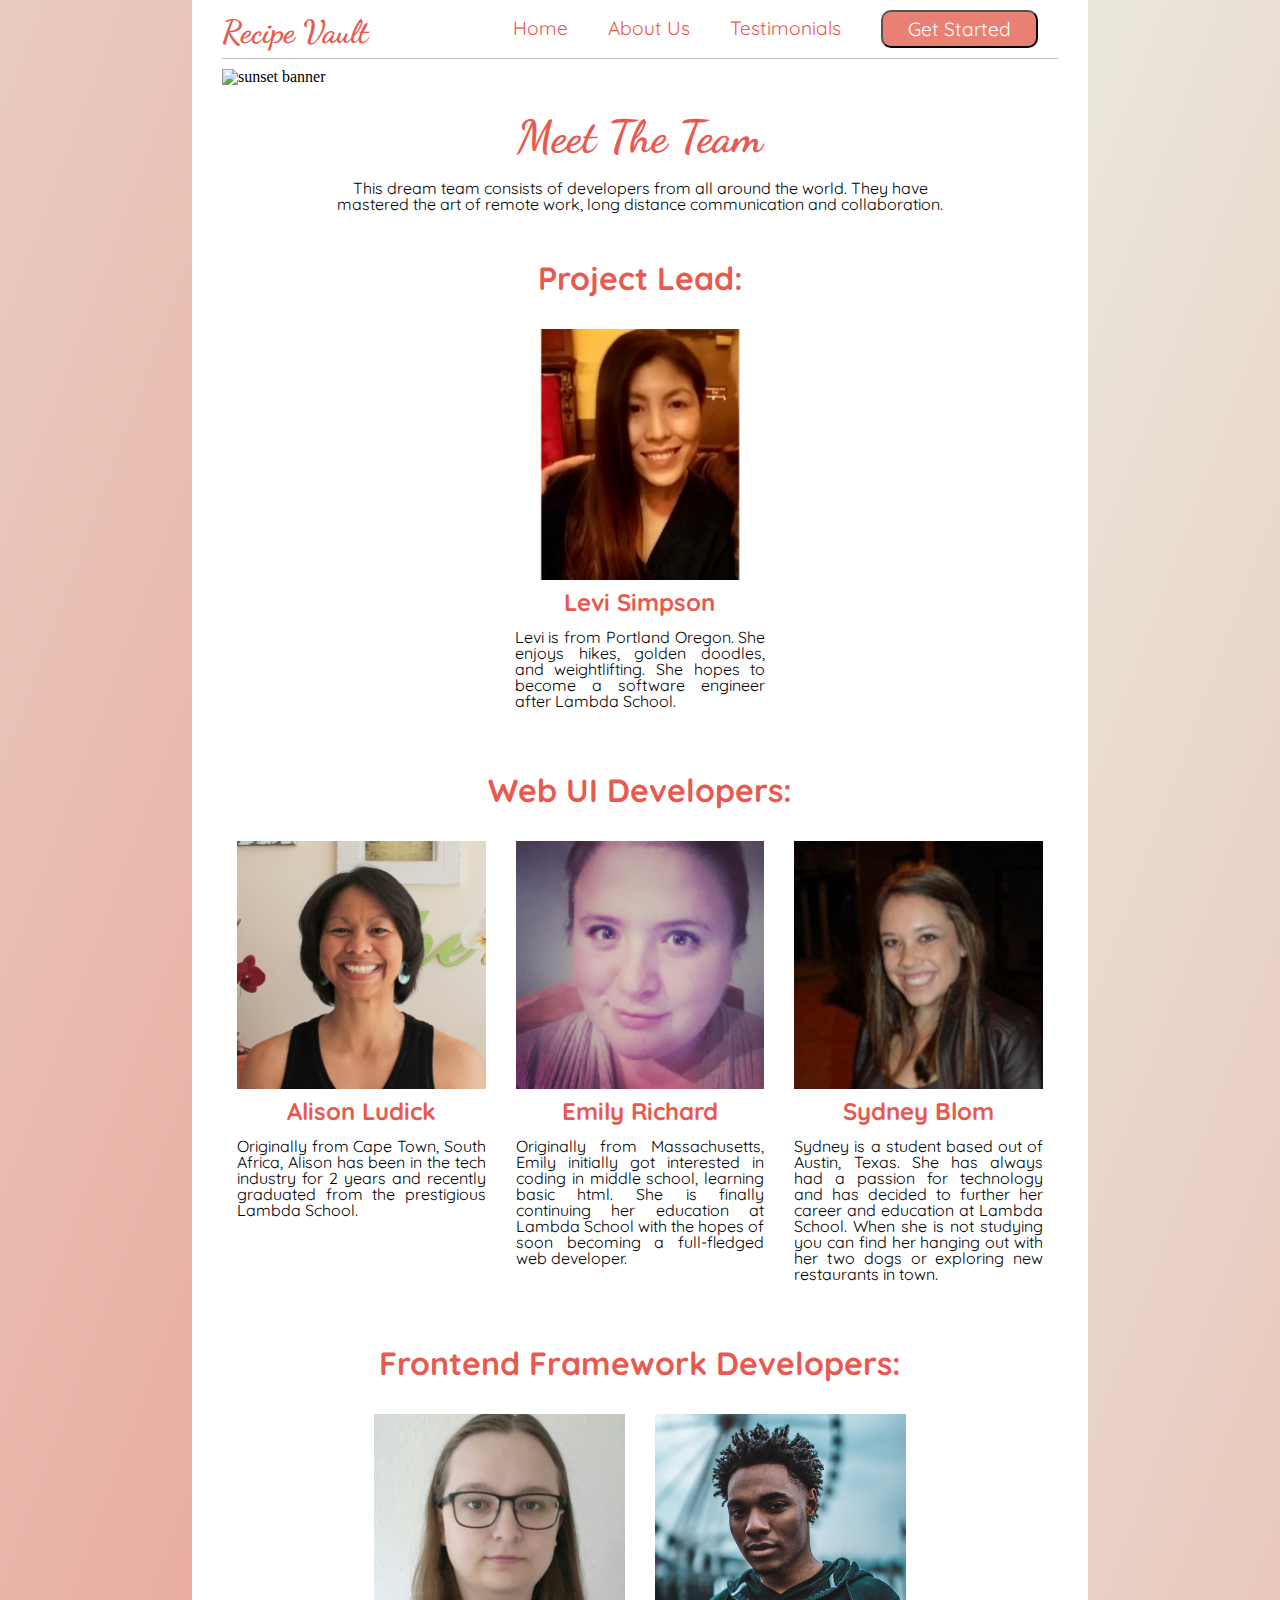
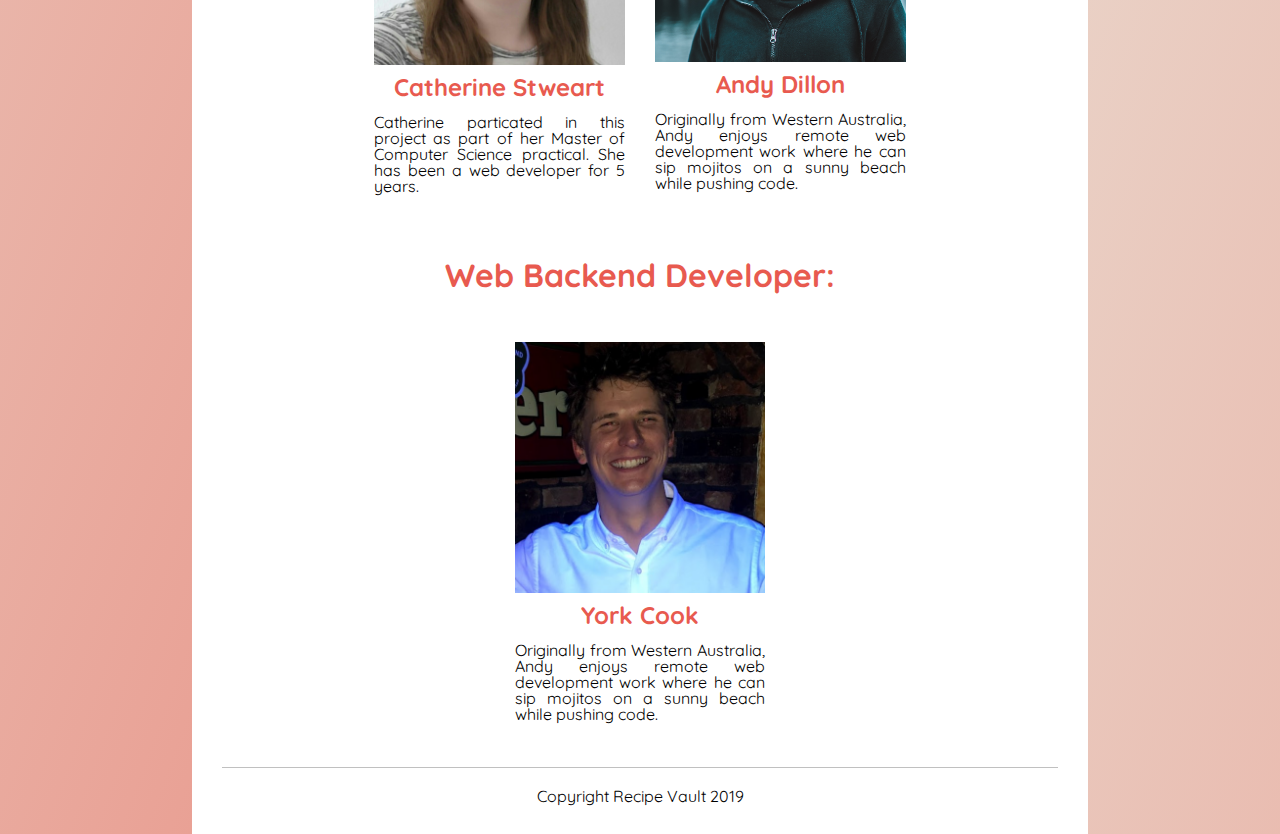
==== about.html @ ec6df8d0 "re-added media queries to about page for mobile" ====
<!doctype html>

<html lang="en">

<head>
    <meta charset="utf-8">
    <meta name="viewport" content="width=device-width, initial-scale=1.0">

    <title>About The Team</title>

    <link href="https://fonts.googleapis.com/css?family=Dancing+Script|Quicksand&display=swap" rel="stylesheet">
    <link rel="stylesheet" href="css/index.css">

</head>

<body>
    <div class="navbar">
        <a href="" class="logo-text">Recipe Vault</a>
        <div class="nav">
            <a href="index.html">Home</a>
            <a href="about.html">About Us</a>
            <a href="testimonials.html">Testimonials</a>
            <a href="" target="_blank"><button class="start-now">Get Started</button></a>
        </div>
    </div>

    <img class="banner" src="img/sunset1.jpg" alt="sunset banner">

    <div class="about-page">
        <div class="team-title">
            <h2>Meet The Team</h2>
            <p>This dream team consists of developers from all around the world. They have mastered the art of remote work, long distance communication and collaboration.</p>
        </div>
        <div class="team-box">
            <h3>Project Lead:</h3>
            <div class="team">
                <div class="teammate">
                    <img class="headshot" src="img/levi.png">
                    <h4>Levi Simpson</h4>
                    <p>Levi is from Portland Oregon. She enjoys hikes, golden doodles, and weightlifting.  She hopes to become a software engineer after Lambda School.</p>
                </div>
            </div>

            <h3>Web UI Developers:</h3>
                <div class="team">
                    <div class="teammate">
                        <img class="headshot" src="img/alison.jpeg">
                        <h4>Alison Ludick</h4>
                        <p>Originally from Cape Town, South Africa, Alison has been in the tech industry for 2 years and recently graduated from the prestigious Lambda School.</p>
                    </div>

                    <div class="teammate">
                        <img class="headshot" src="img/emily.jpeg">
                        <h4>Emily Richard</h4>
                        <p>Originally from Massachusetts, Emily initially got interested in coding in middle school, learning basic html. She is finally continuing her education at Lambda School with the hopes of soon becoming a full-fledged web developer.</p>
                    </div>

                    <div class="teammate">
                        <img class="headshot" src="img/sydney.jpeg">
                        <h4>Sydney Blom</h4>
                        <p>Sydney is a student based out of Austin, Texas. She has always had a passion for technology and has decided to further her career and education at Lambda School. When she is not studying you can find her hanging out with her two dogs or exploring new restaurants in town.</p>
                    </div>
                </div>

            <h3>Frontend Framework Developers:</h3>
            <div class="team">
                <div class="teammate">
                    <img class="headshot" src="img/catherine.jpeg">
                    <h4>Catherine Stweart</h4>
                    <p>Catherine particated in this project as part of her Master of Computer Science practical. She has been a web developer for 5 years.</p>
                </div>

                <div class="teammate">
                    <img class="headshot" src="img/headshot4.jpg">
                    <h4>Andy Dillon</h4>
                    <p>Originally from Western Australia, Andy enjoys remote web development work where he can sip mojitos on a sunny beach while pushing code.</p>
                </div>
            </div>
            
            <h3>Web Backend Developer:</h3><br>
            <div class="team">
                <div class="teammate">
                    <img class="headshot" src="img/york.png">
                    <h4>York Cook</h4>
                    <p>Originally from Western Australia, Andy enjoys remote web development work where he can sip mojitos on a sunny beach while pushing code.</p>
                </div>
            </div>
        </div>
    </div>

    <footer class="footer">
        <p>Copyright Recipe Vault 2019</p>
    </footer>

</body>

</html>
---- css/index.css ----
/* http://meyerweb.com/eric/tools/css/reset/ 
   v2.0 | 20110126
   License: none (public domain)
*/
html,
body,
div,
span,
applet,
object,
iframe,
h1,
h2,
h3,
h4,
h5,
h6,
p,
blockquote,
pre,
a,
abbr,
acronym,
address,
big,
cite,
code,
del,
dfn,
em,
img,
ins,
kbd,
q,
s,
samp,
small,
strike,
strong,
sub,
sup,
tt,
var,
b,
u,
i,
center,
dl,
dt,
dd,
ol,
ul,
li,
fieldset,
form,
label,
legend,
table,
caption,
tbody,
tfoot,
thead,
tr,
th,
td,
article,
aside,
canvas,
details,
embed,
figure,
figcaption,
footer,
header,
hgroup,
menu,
nav,
output,
ruby,
section,
summary,
time,
mark,
audio,
video {
  margin: 0;
  padding: 0;
  border: 0;
  font-size: 100%;
  font: inherit;
  vertical-align: baseline;
}
/* HTML5 display-role reset for older browsers */
article,
aside,
details,
figcaption,
figure,
footer,
header,
hgroup,
menu,
nav,
section {
  display: block;
}
body {
  line-height: 1;
}
ol,
ul {
  list-style: none;
}
blockquote,
q {
  quotes: none;
}
blockquote:before,
blockquote:after,
q:before,
q:after {
  content: '';
  content: none;
}
table {
  border-collapse: collapse;
  border-spacing: 0;
}
html {
  width: 70%;
  max-width: 1000px;
  margin: 0 auto;
  background-image: linear-gradient(to bottom right, #eae7dc, #e9a195);
  background-repeat: none;
}
@media (max-width: 800px) {
  html {
    width: 90%;
  }
}
@media (max-width: 500px) {
  html {
    width: 100%;
  }
}
html body {
  display: flex;
  flex-direction: column;
  justify-content: center;
  align-items: center;
  background-color: white;
  padding: 30px;
}
html body h1,
html body h2,
html body h3,
html body h4,
html body h5 {
  font-size: 2.8rem;
  font-family: 'Dancing Script', cursive;
  font-weight: bold;
  color: #e85a4f;
}
.navbar {
  display: flex;
  flex-direction: row;
  justify-content: space-between;
  align-items: flex-end;
  width: 100%;
  margin-top: -20px;
  margin-bottom: 10px;
  padding-bottom: 10px;
  border-bottom: 1px solid silver;
}
@media (max-width: 800px) {
  .navbar {
    display: flex;
    flex-direction: column;
    justify-content: center;
    align-items: center;
  }
}
.navbar .logo {
  display: flex;
  flex-direction: row;
  justify-content: space-around;
  align-items: center;
  height: 75px;
  margin: 0px 30px;
}
.navbar .logo-text {
  text-decoration: none;
  font-family: 'Dancing Script', cursive;
  font-size: 2rem;
  font-weight: bold;
  color: #e85a4f;
}
.navbar .nav {
  display: flex;
  flex-direction: row;
  justify-content: space-around;
  align-items: center;
  font-family: 'Quicksand', sans-serif;
  font-size: 1.2rem;
}
.navbar .nav a {
  text-decoration: none;
  margin: 0 20px;
  color: #e85a4f;
  transition-timing-function: ease-in;
  transition: 0.6s;
}
.navbar .nav a .start-now {
  color: white;
  background-color: #e98074;
  font-size: 1.2rem;
  font-family: 'Quicksand', sans-serif;
  padding: 5px 25px;
  border-radius: 10px;
  transition-timing-function: ease-in;
  transition: 0.6s;
}
.navbar .nav a .start-now:hover {
  background-color: white;
  color: #e85a4f;
}
@media (max-width: 800px) {
  .navbar .nav a .start-now {
    color: #e85a4f;
    background: white;
    font-weight: bold;
    border: none;
    padding: 0;
  }
  .navbar .nav a .start-now:hover {
    color: silver;
  }
}
.navbar .nav a:hover {
  color: silver;
}
@media (max-width: 800px) {
  .navbar .nav a {
    padding-top: 10px;
  }
}
@media (max-width: 500px) {
  .navbar .nav a {
    padding: 15px 0 10px;
    border-top: 1px solid silver;
  }
}
@media (max-width: 500px) {
  .navbar .nav {
    display: flex;
    flex-direction: column;
    justify-content: space-between;
    align-items: center;
  }
}
.footer {
  display: flex;
  flex-direction: row;
  justify-content: center;
  align-items: center;
  font-size: 1rem;
  font-family: 'Quicksand', sans-serif;
  width: 100%;
  margin: 30px 0 0;
  padding-top: 20px;
  border-top: 1px solid silver;
}
body .banner {
  width: 100%;
}
body h1 {
  margin: 30px 15px 0px;
}
body .about-blurb {
  text-align: center;
  width: 65%;
  margin: 30px 50px 50px;
  font-size: 1.2rem;
  font-family: 'Quicksand', sans-serif;
}
@media (max-width: 800px) {
  body .about-blurb {
    width: 85%;
  }
}
body .container {
  display: flex;
  flex-direction: row;
  justify-content: space-between;
  align-items: flex-start;
  width: 100%;
  margin-bottom: 40px;
}
body .container .infocard {
  display: flex;
  flex-direction: column;
  justify-content: flex-start;
  align-items: center;
  width: 30%;
}
body .container .infocard .infoimg {
  width: 100%;
  margin: 10px 10px 20px;
}
@media (max-width: 800px) {
  body .container .infocard .infoimg {
    width: 45%;
  }
}
@media (max-width: 500px) {
  body .container .infocard .infoimg {
    width: 90%;
  }
}
body .container .infocard p {
  font-family: 'Quicksand', sans-serif;
  font-size: 1rem;
  text-align: left;
}
@media (max-width: 800px) {
  body .container .infocard p {
    width: 45%;
    text-align: left;
    font-size: 1.2rem;
  }
}
@media (max-width: 500px) {
  body .container .infocard p {
    width: 90%;
  }
}
@media (max-width: 800px) {
  body .container .infocard {
    display: flex;
    flex-direction: row;
    justify-content: space-between;
    align-items: center;
    width: 100%;
  }
}
@media (max-width: 500px) {
  body .container .infocard {
    display: flex;
    flex-direction: column;
    justify-content: space-around;
    align-items: center;
    width: 90%;
    padding: 20px 0;
  }
}
@media (max-width: 800px) {
  body .container .infocard2 {
    display: flex;
    flex-direction: row-reverse;
    justify-content: space-between;
    align-items: center;
  }
}
@media (max-width: 500px) {
  body .container .infocard2 {
    display: flex;
    flex-direction: column;
    justify-content: space-around;
    align-items: center;
    width: 90%;
    padding: 20px 0;
  }
}
@media (max-width: 800px) {
  body .container {
    display: flex;
    flex-direction: column;
    justify-content: space-between;
    align-items: center;
  }
}
body .call-to-action {
  display: flex;
  flex-direction: row;
  justify-content: center;
  align-items: center;
}
body .call-to-action .get-started {
  color: white;
  background-color: #e98074;
  font-size: 1.6rem;
  font-family: 'Quicksand', sans-serif;
  padding: 10px 50px;
  border-radius: 10px;
  transition-timing-function: ease-in;
  transition: 0.6s;
}
body .call-to-action .get-started:hover {
  background-color: white;
  color: #e85a4f;
}
.about-page {
  display: flex;
  flex-direction: column;
  justify-content: center;
  align-items: center;
  font-family: 'Quicksand', sans-serif;
}
.about-page .team-title {
  width: 75%;
  text-align: center;
  margin: 30px auto 0px;
}
.about-page .team-title p {
  margin-top: 20px;
}
.about-page .team-box {
  display: flex;
  flex-direction: column;
  justify-content: center;
  align-items: center;
}
.about-page .team-box h3 {
  font-size: 2rem;
  font-family: 'Quicksand', sans-serif;
  margin: 50px auto 20px;
}
.about-page .team-box h4 {
  margin: 10px;
  font-size: 1.5rem;
  font-family: 'Quicksand', sans-serif;
}
.about-page .team-box .team {
  display: flex;
  flex-direction: row;
  justify-content: center;
  align-items: flex-start;
}
.about-page .team-box .team .teammate {
  display: flex;
  flex-direction: column;
  justify-content: center;
  align-items: center;
  margin: 15px;
  width: 30%;
}
.about-page .team-box .team .teammate .headshot {
  width: 100%;
}
.about-page .team-box .team .teammate p {
  width: 100%;
  margin-top: 5px;
  font-size: 1rem;
  text-align: justify;
}
.top {
  text-align: center;
}
.top img {
  height: auto;
  width: 100%;
}
@media (max-width: 500px) {
  .top {
    padding: 5%;
  }
}
.largequote {
  font-family: 'Quicksand', sans-serif;
  background-color: rgba(233, 128, 116, 0.1);
  display: flex;
  flex-direction: column;
  margin-top: 2%;
  width: 90%;
  margin: 4% 15%;
  padding: 2% 4% 4% 4%;
}
@media (max-width: 800px) {
  .largequote {
    width: 90%;
  }
}
.largequote h4 {
  margin-top: 3%;
  font-size: 18px;
}
@media (max-width: 800px) {
  .largequote h4 {
    margin-bottom: 1%;
  }
}
.largequote h5 {
  padding-top: 1%;
  font-size: 14px;
}
.largequote p {
  font-style: italic;
  margin-top: 2%;
  font-size: 14px;
}
@media (max-width: 800px) {
  .largequote {
    text-align: center;
    padding-bottom: 5%;
  }
}
@media (max-width: 500px) {
  .largequote {
    text-align: center;
    margin: 0% 15%;
  }
}
.middle {
  display: flex;
  justify-content: space-evenly;
}
@media (max-width: 500px) {
  .middle {
    display: flex;
    flex-direction: column;
    justify-content: space-between;
    align-items: center;
    width: 90%;
    padding-top: 5%;
  }
}
.bodybox {
  font-family: 'Quicksand', sans-serif;
  margin: 2% 3%;
  display: flex;
  flex-direction: column;
  width: 34%;
}
@media (max-width: 500px) {
  .bodybox {
    width: 100%;
    display: flex;
    flex-direction: column;
    justify-content: space-between;
    align-items: center;
    background-color: rgba(233, 128, 116, 0.1);
  }
}
.bodybox h4 {
  margin-top: 5%;
  font-size: 23px;
}
@media (max-width: 500px) {
  .bodybox h4 {
    margin-top: 4%;
    font-size: 17px;
  }
}
.bodybox h5 {
  margin-top: 3%;
  font-size: 16px;
}
@media (max-width: 500px) {
  .bodybox h5 {
    font-size: 15px;
  }
}
.bodybox p {
  font-style: italic;
  margin-top: 6%;
  font-size: 14px;
}
@media (max-width: 500px) {
  .bodybox p {
    padding: 0 5% 5% 5%;
  }
}
.bodybox img {
  height: auto;
  width: 100%;
}
@media (max-width: 500px) {
  .bodybox img {
    padding: 5%;
  }
}
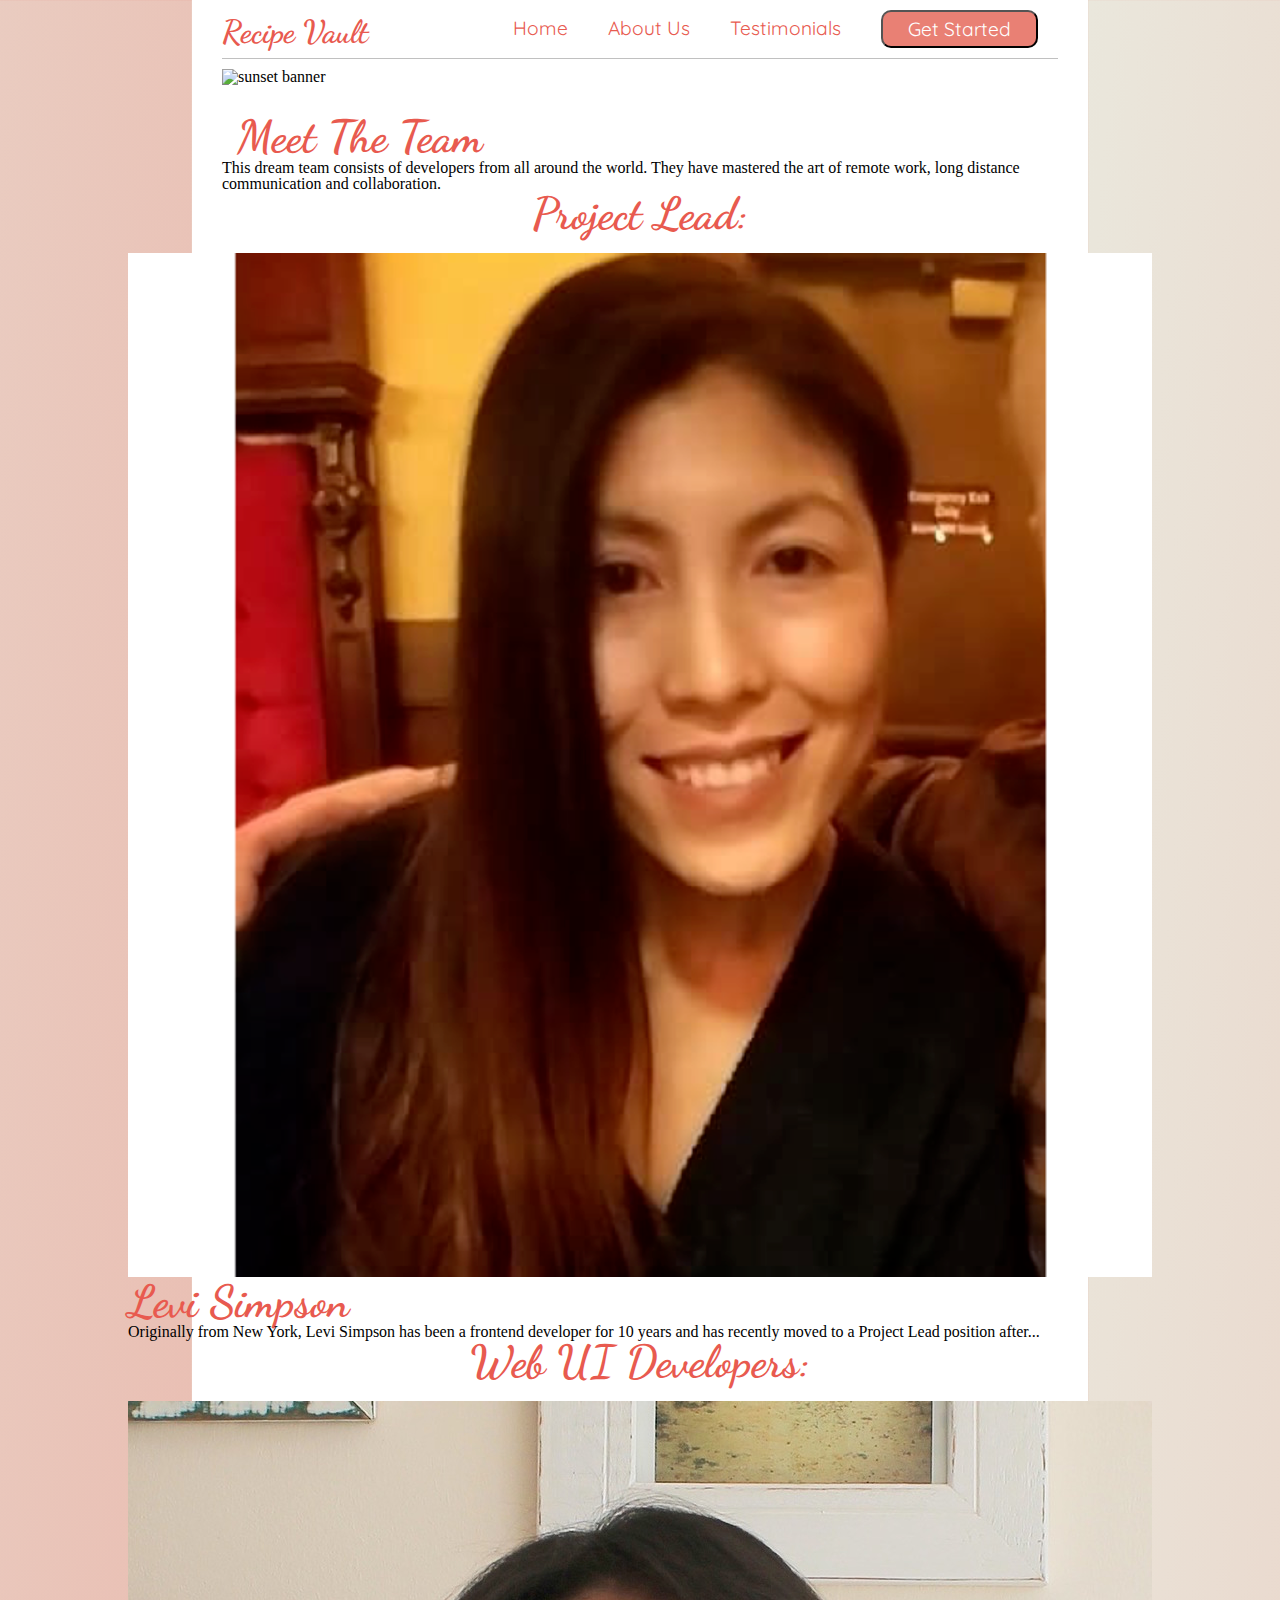
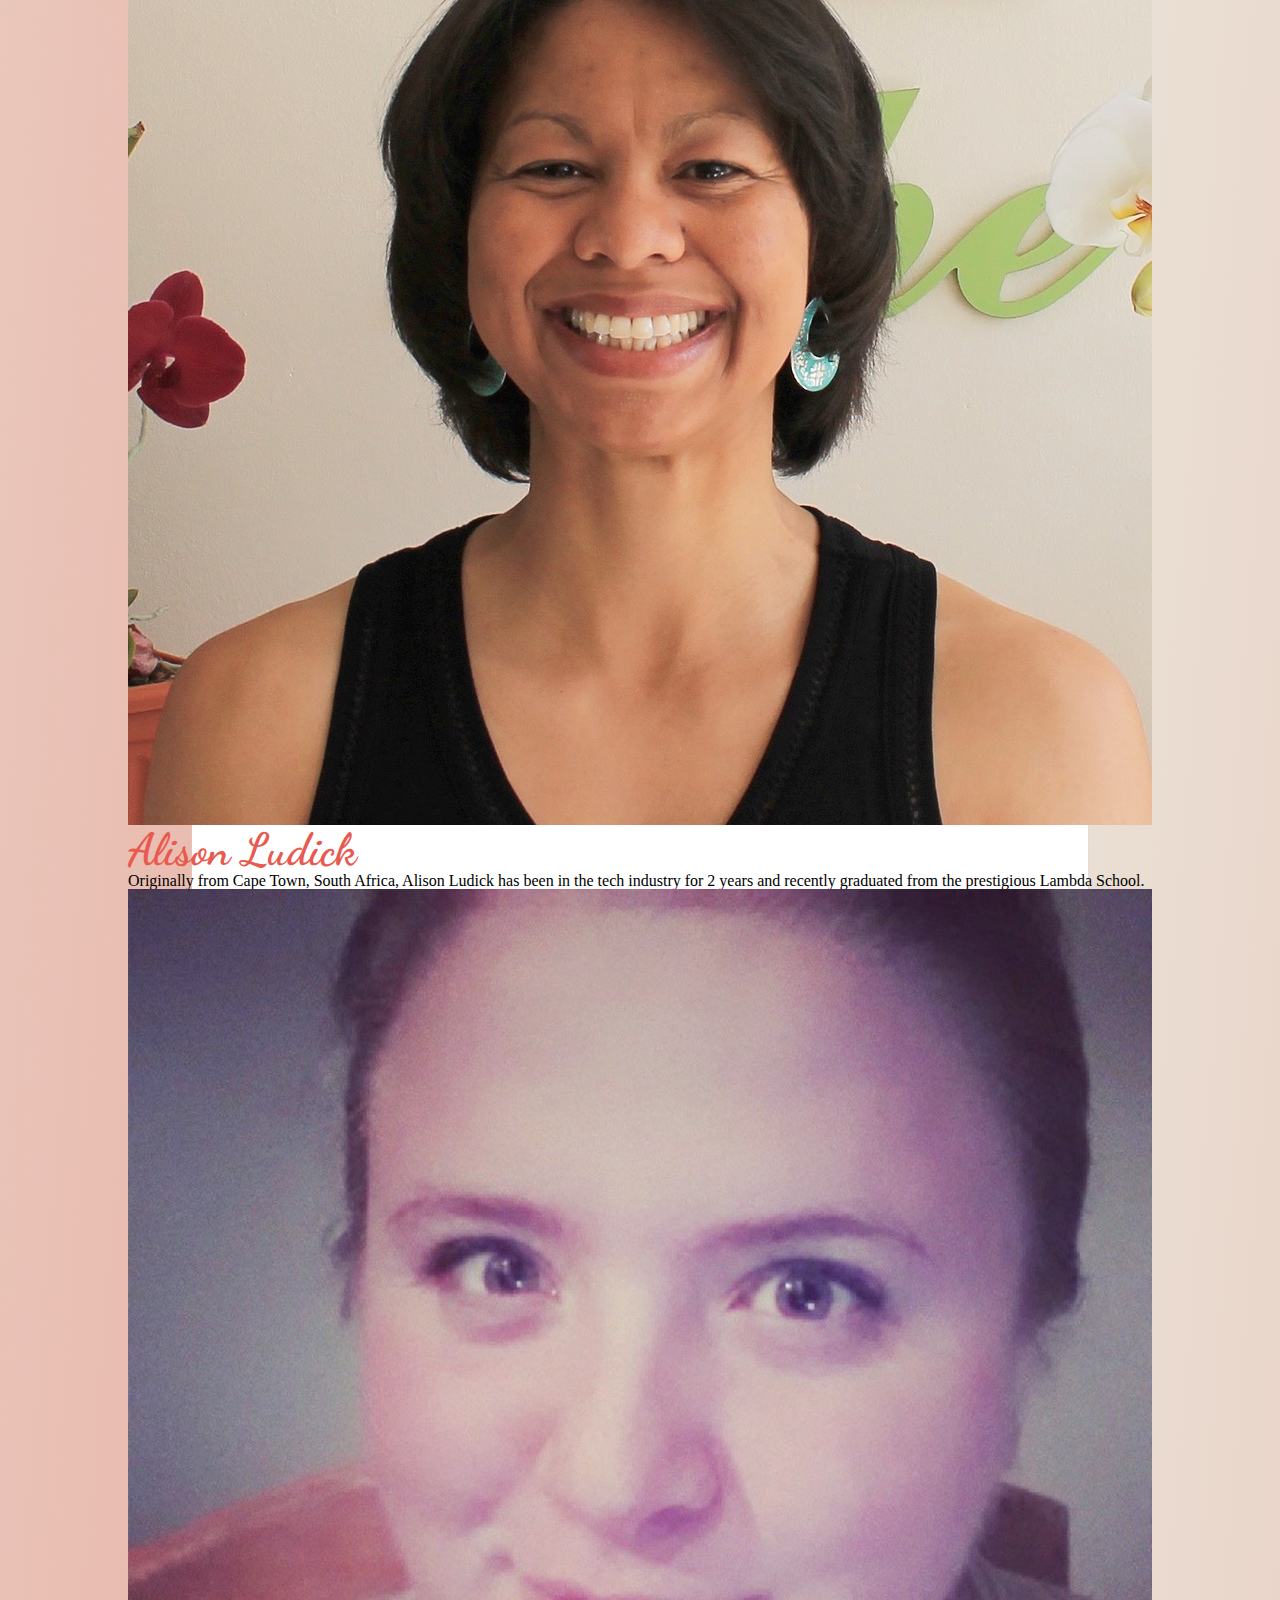
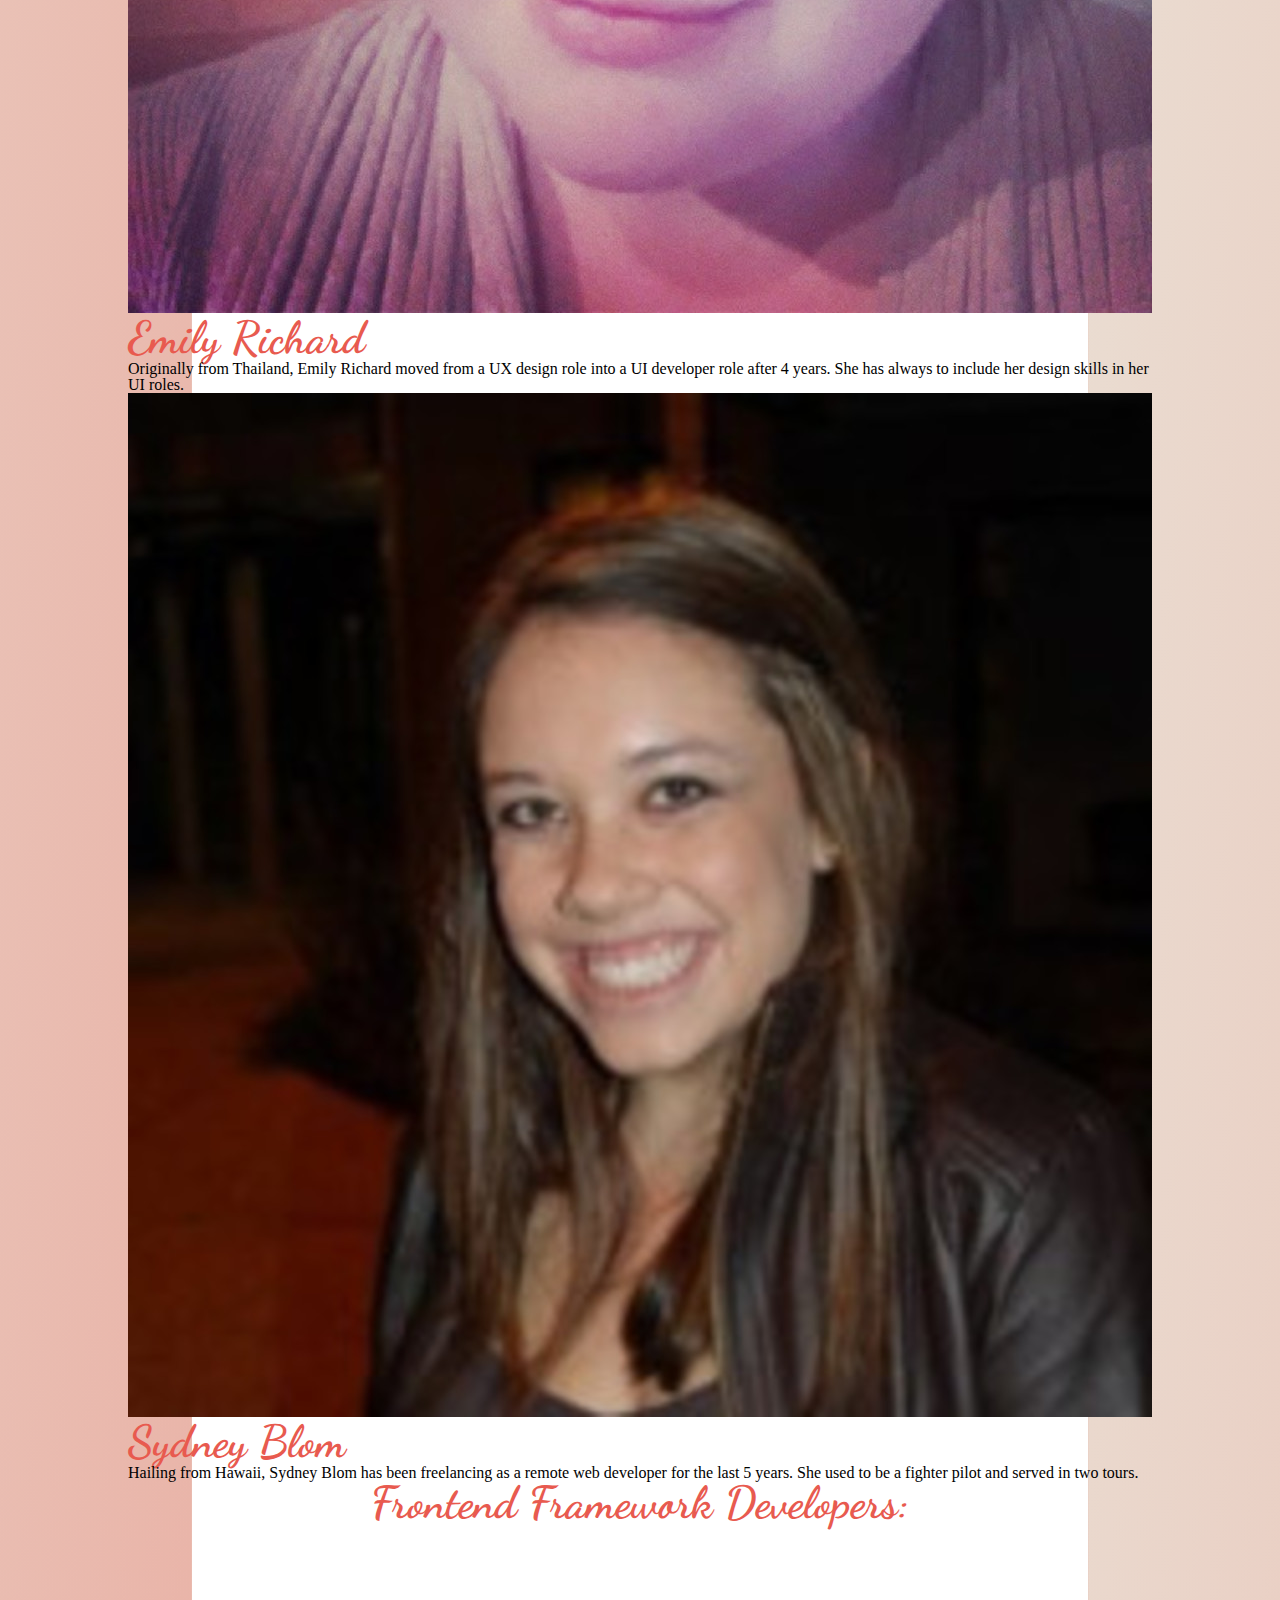
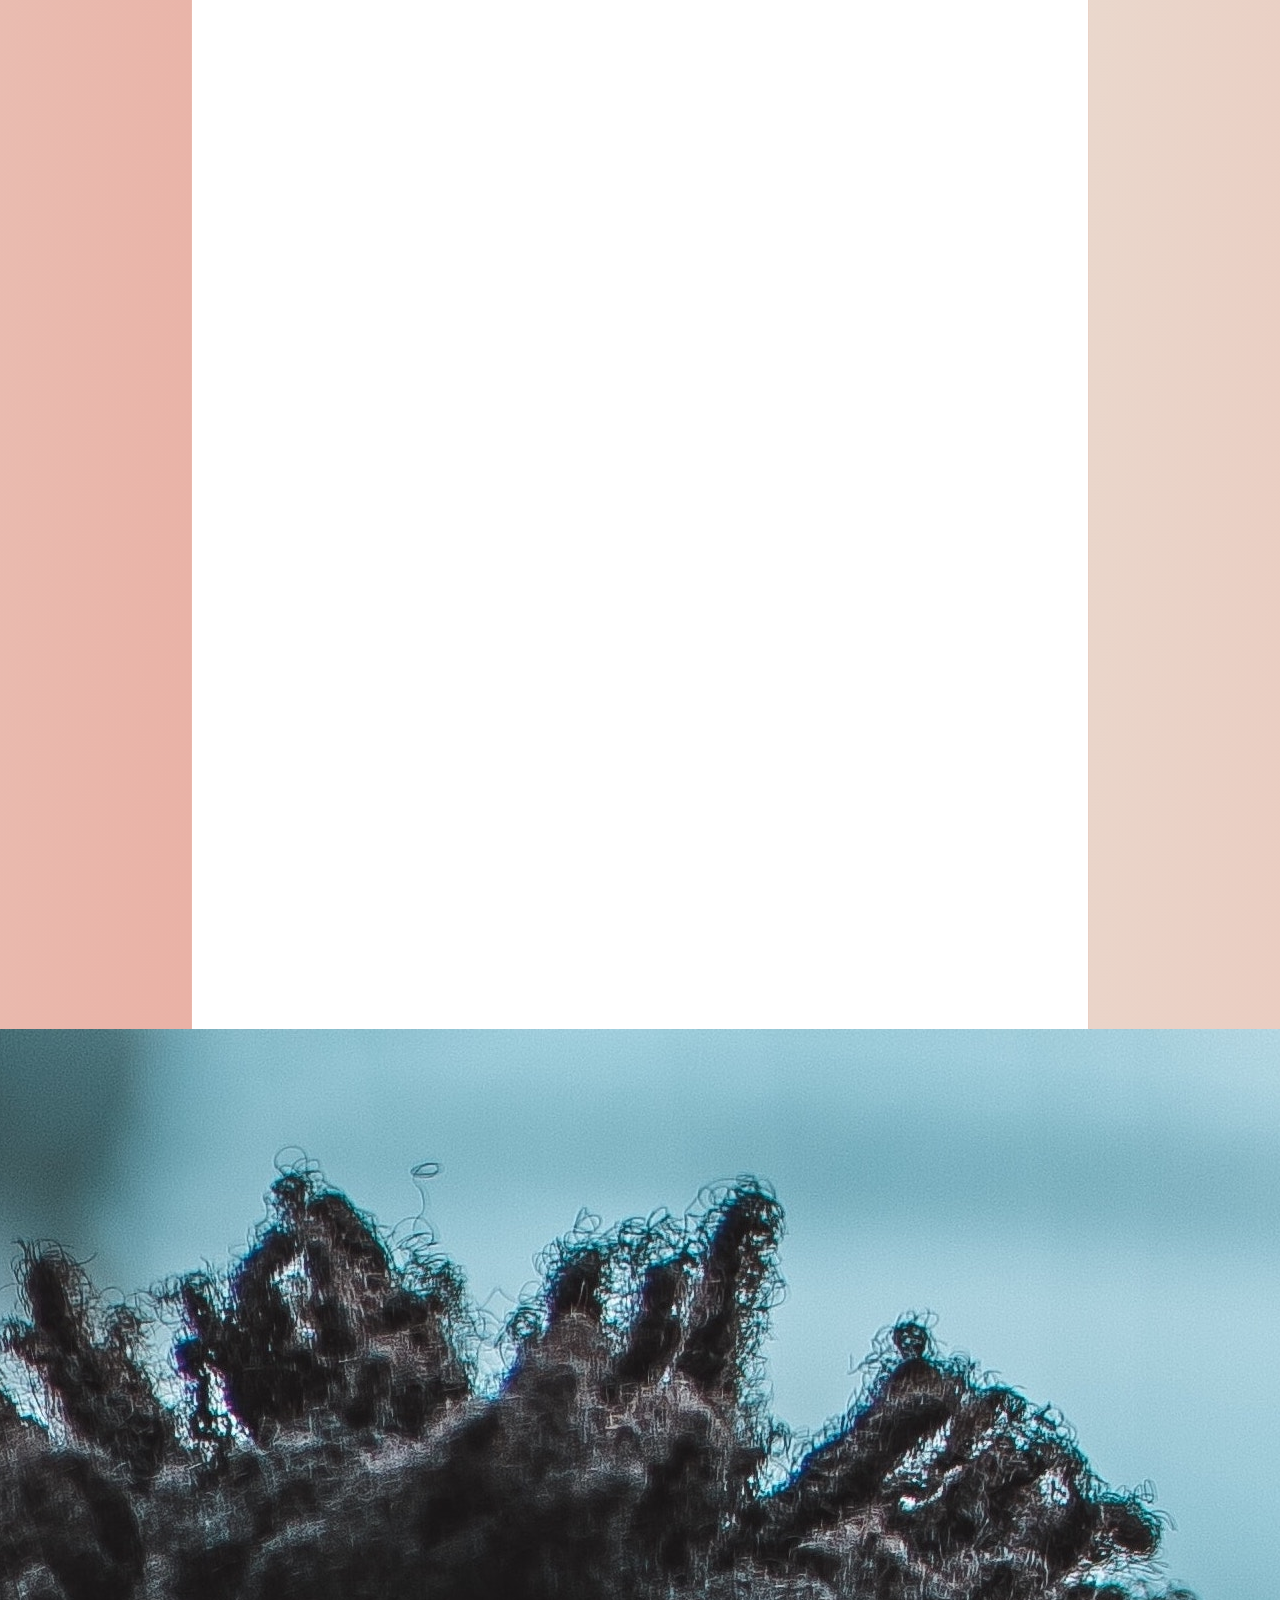
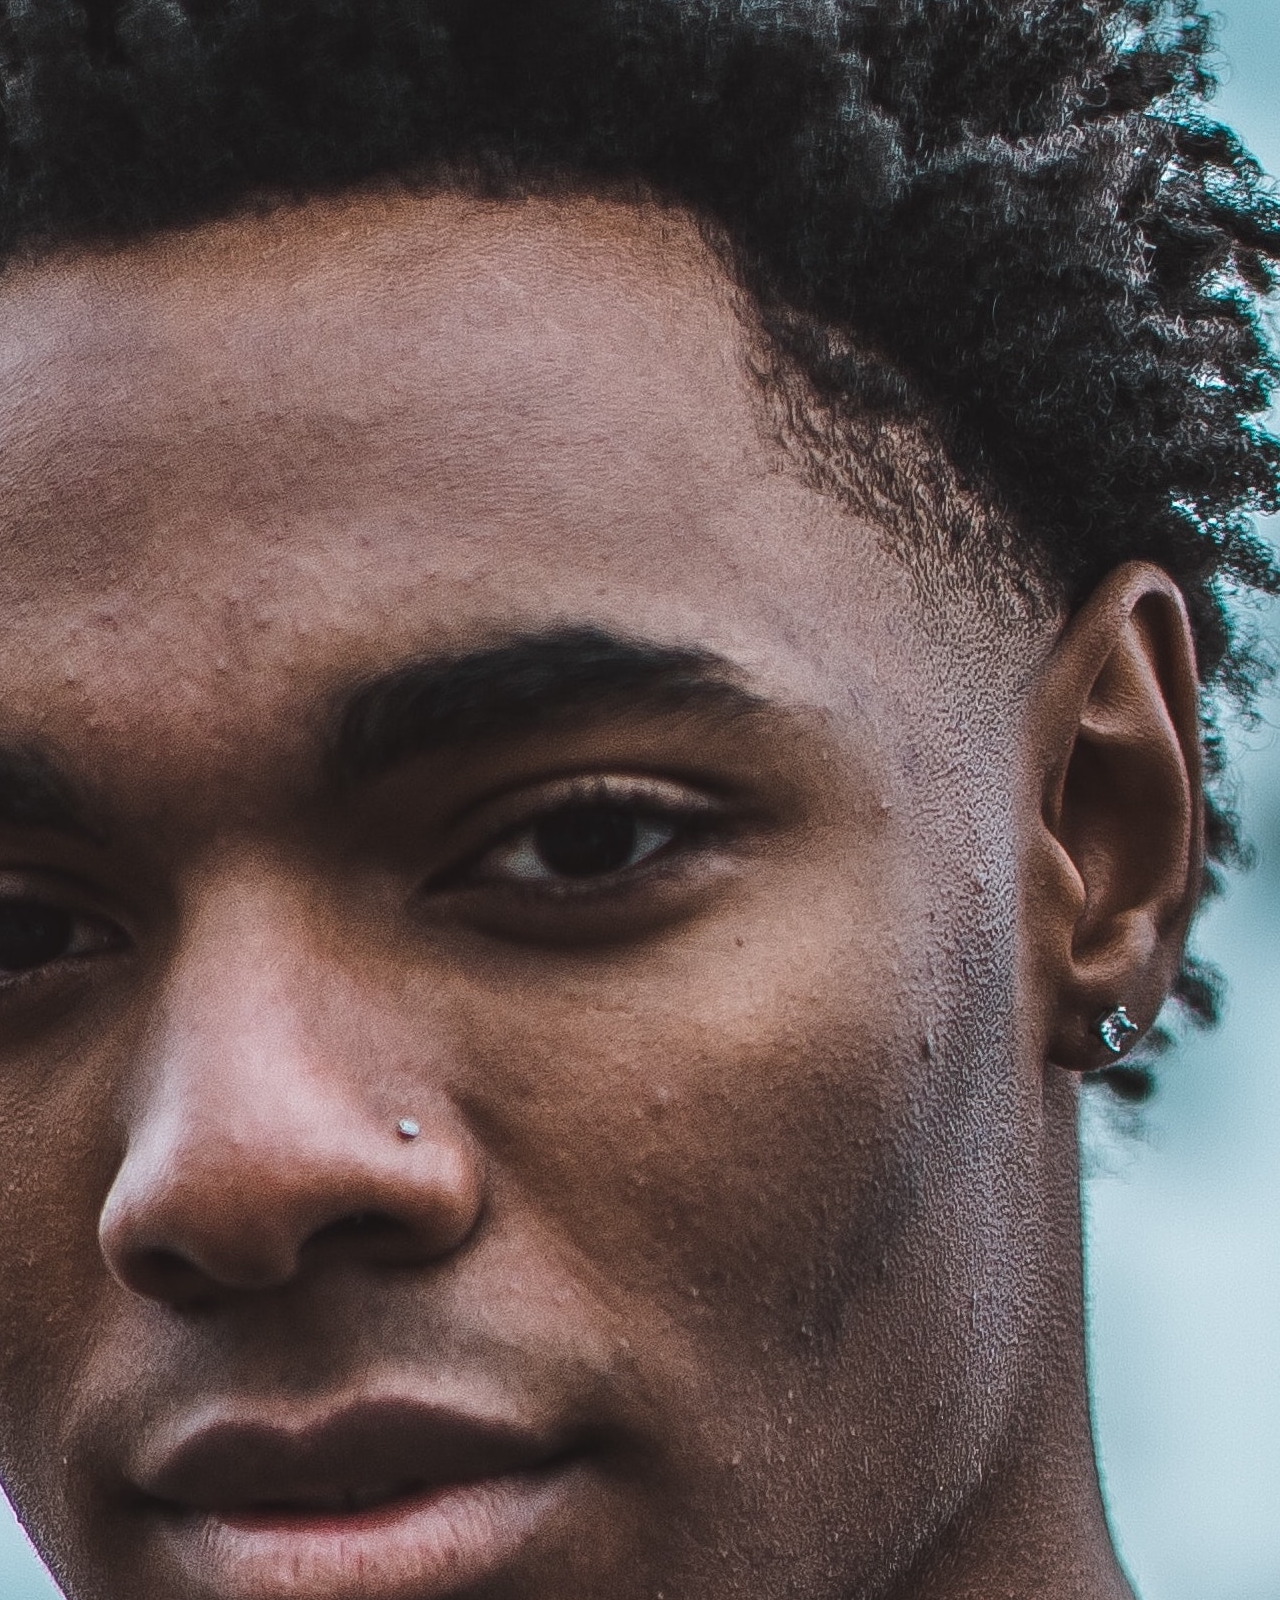
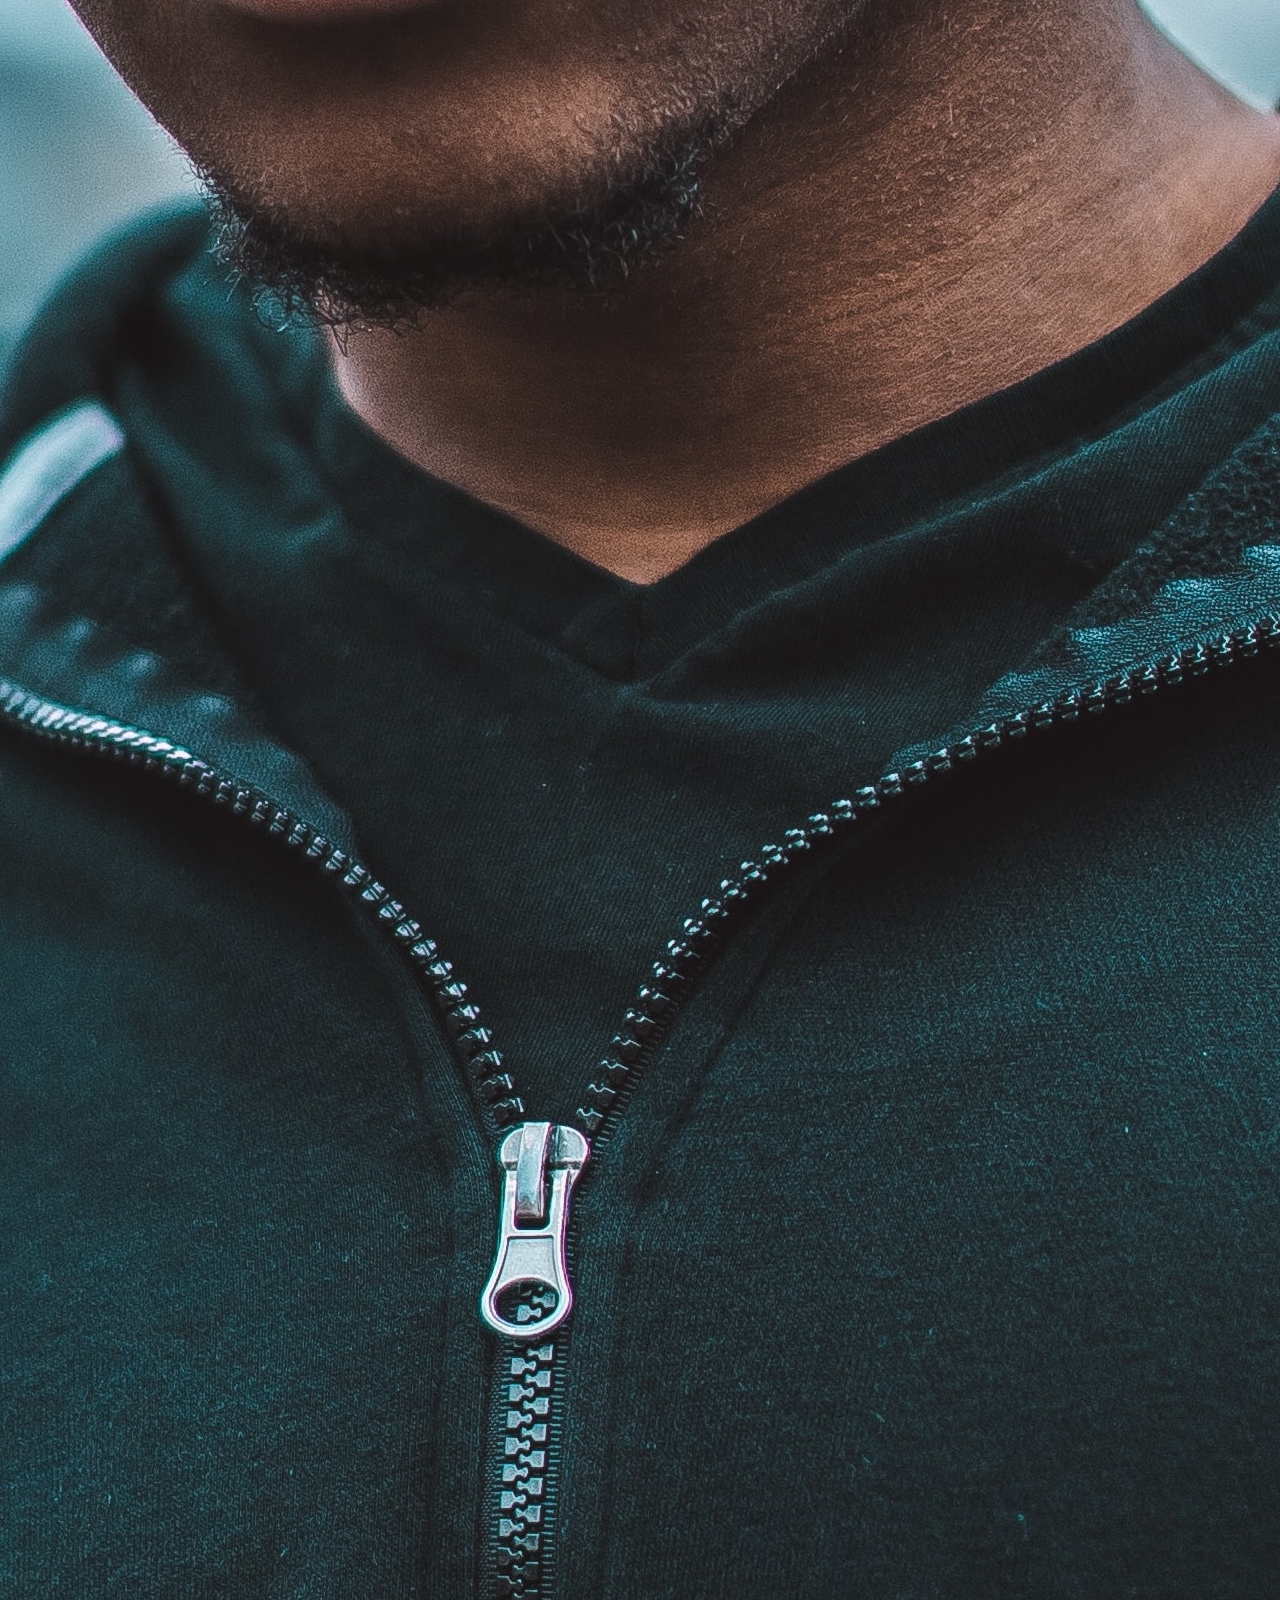
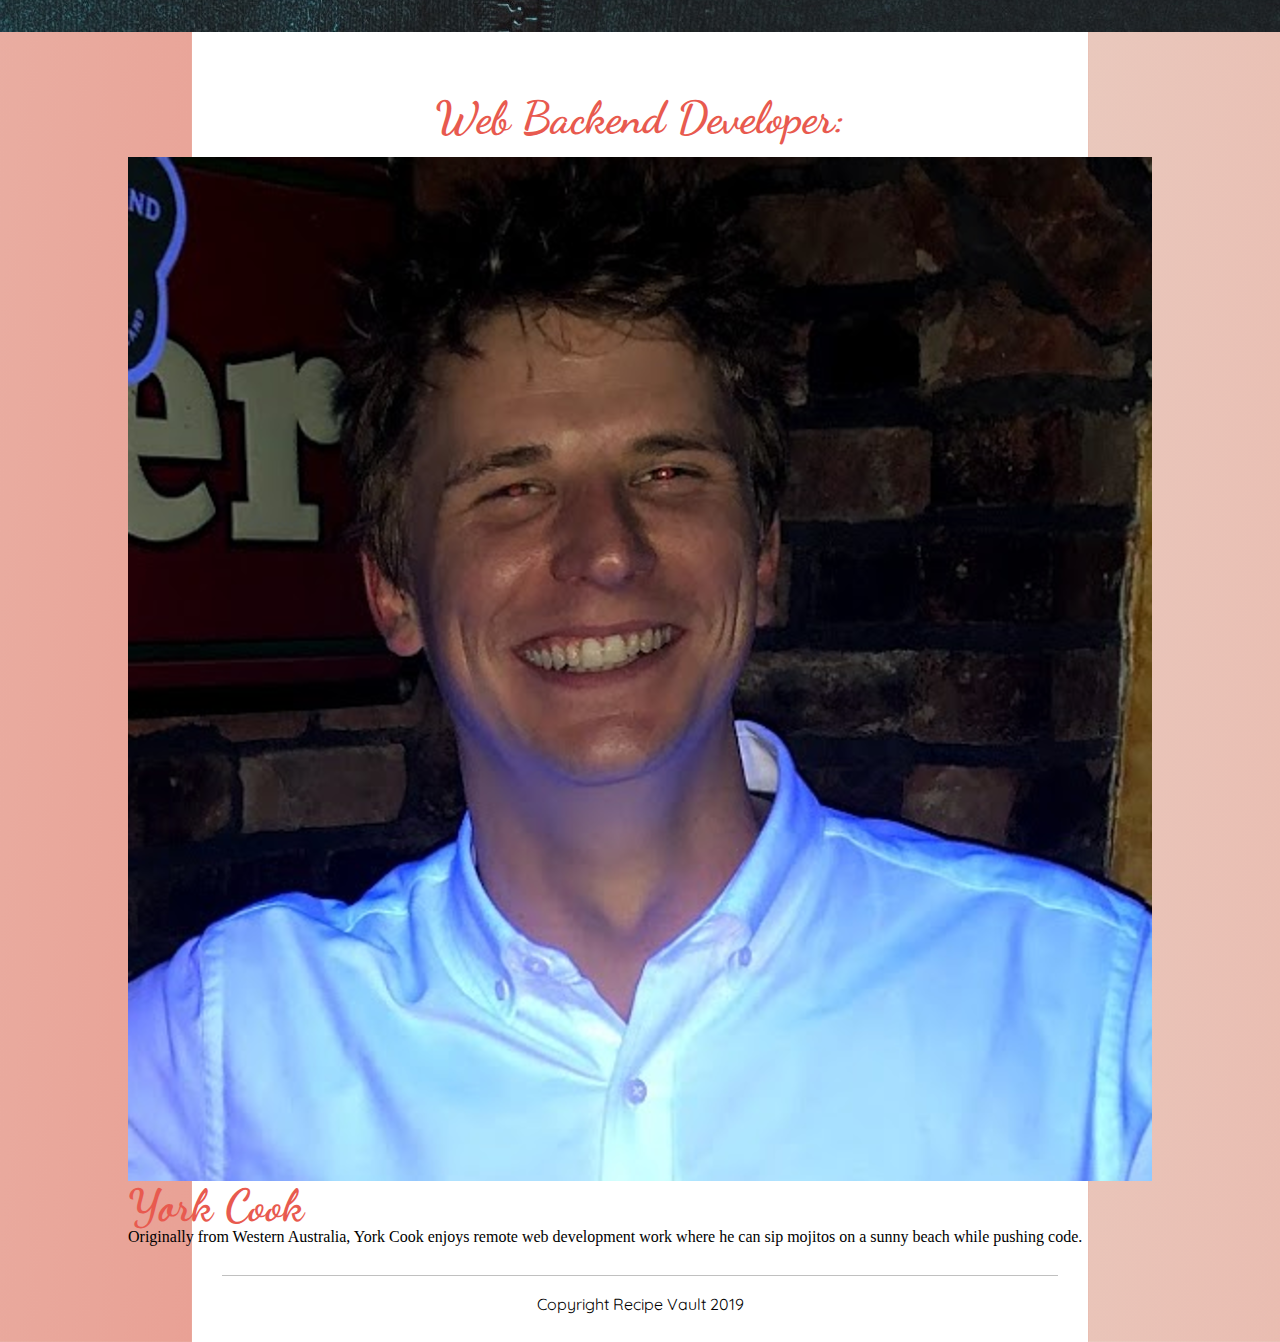
==== commit 5a3addcc: "about page revert" ====
--- a/about.html
+++ b/about.html
@@ -26,72 +26,69 @@
 
     <img class="banner" src="img/sunset1.jpg" alt="sunset banner">
 
-    <div class="about-page">
-        <div class="team-title">
-            <h2>Meet The Team</h2>
-            <p>This dream team consists of developers from all around the world. They have mastered the art of remote work, long distance communication and collaboration.</p>
-        </div>
-        <div class="team-box">
-            <h3>Project Lead:</h3>
-            <div class="team">
-                <div class="teammate">
-                    <img class="headshot" src="img/levi.png">
-                    <h4>Levi Simpson</h4>
-                    <p>Levi is from Portland Oregon. She enjoys hikes, golden doodles, and weightlifting.  She hopes to become a software engineer after Lambda School.</p>
-                </div>
-            </div>
+   <div class="team-title">
+        <h1>Meet The Team</h1>
+        <p>This dream team consists of developers from all around the world. They have mastered the art of remote work, long distance communication and collaboration.</p>
+    </div>
 
-            <h3>Web UI Developers:</h3>
-                <div class="team">
-                    <div class="teammate">
-                        <img class="headshot" src="img/alison.jpeg">
-                        <h4>Alison Ludick</h4>
-                        <p>Originally from Cape Town, South Africa, Alison has been in the tech industry for 2 years and recently graduated from the prestigious Lambda School.</p>
-                    </div>
-
-                    <div class="teammate">
-                        <img class="headshot" src="img/emily.jpeg">
-                        <h4>Emily Richard</h4>
-                        <p>Originally from Massachusetts, Emily initially got interested in coding in middle school, learning basic html. She is finally continuing her education at Lambda School with the hopes of soon becoming a full-fledged web developer.</p>
-                    </div>
-
-                    <div class="teammate">
-                        <img class="headshot" src="img/sydney.jpeg">
-                        <h4>Sydney Blom</h4>
-                        <p>Sydney is a student based out of Austin, Texas. She has always had a passion for technology and has decided to further her career and education at Lambda School. When she is not studying you can find her hanging out with her two dogs or exploring new restaurants in town.</p>
-                    </div>
-                </div>
-
-            <h3>Frontend Framework Developers:</h3>
-            <div class="team">
-                <div class="teammate">
-                    <img class="headshot" src="img/catherine.jpeg">
-                    <h4>Catherine Stweart</h4>
-                    <p>Catherine particated in this project as part of her Master of Computer Science practical. She has been a web developer for 5 years.</p>
-                </div>
-
-                <div class="teammate">
-                    <img class="headshot" src="img/headshot4.jpg">
-                    <h4>Andy Dillon</h4>
-                    <p>Originally from Western Australia, Andy enjoys remote web development work where he can sip mojitos on a sunny beach while pushing code.</p>
-                </div>
-            </div>
-            
-            <h3>Web Backend Developer:</h3><br>
-            <div class="team">
-                <div class="teammate">
-                    <img class="headshot" src="img/york.png">
-                    <h4>York Cook</h4>
-                    <p>Originally from Western Australia, Andy enjoys remote web development work where he can sip mojitos on a sunny beach while pushing code.</p>
-                </div>
-            </div>
+    <h2>Project Lead:</h2><br>
+    <div class="project-lead">
+        <div class="team-info">
+            <img class="headshot" src="img/levi.png">
+            <h4>Levi Simpson</h4>
+            <p>Originally from New York, Levi Simpson has been a frontend developer for 10 years and has recently moved to a Project Lead position after...</p>
         </div>
     </div>
 
+    <h2>Web UI Developers:</h2><br>
+    <div class="ui-dev">
+
+        <div class="team-info">
+            <img class="headshot" src="img/alison.jpeg">
+            <h4>Alison Ludick</h4>
+            <p>Originally from Cape Town, South Africa, Alison Ludick has been in the tech industry for 2 years and recently graduated from the prestigious Lambda School.</p>
+        </div>
+
+        <div class="team-info">
+            <img class="headshot" src="img/emily.jpeg">
+            <h4>Emily Richard</h4>
+            <p>Originally from Thailand, Emily Richard moved from a UX design role into a UI developer role after 4 years. She has always to include her design skills in her UI roles.</p>
+        </div>
+
+        <div class="team-info">
+            <img class="headshot" src="img/sydney.jpeg">
+            <h4>Sydney Blom</h4>
+            <p>Hailing from Hawaii, Sydney Blom has been freelancing as a remote web developer for the last 5 years. She used to be a fighter pilot and served in two tours.</p>
+        </div>
+    </div>
+
+    <h2>Frontend Framework Developers:</h2><br>
+    <div class="ff-dev">
+
+        <div class="team-info">
+            <img class="headshot" src="img/catherine.jpeg">
+            <h4>Catherine Stweart</h4>
+            <p>Catherine Stewart particated in this project as part of her Master of Computer Science practical. She has been a web developer for 5 years.</p>
+        </div>
+
+        <div class="team-info">
+            <img class="headshot" src="img/headshot4.jpg">
+            <h4>Andy Dillon</h4>
+            <p>Originally from Western Australia, Andy Dillon enjoys remote web development work where he can sip mojitos on a sunny beach while pushing code.</p>
+        </div>
+
+    </div>
+    <h2>Web Backend Developer:</h2><br>
+    <div class="bkend-dev">
+
+        <div class="team-info">
+            <img class="headshot" src="img/york.png">
+            <h4>York Cook</h4>
+            <p>Originally from Western Australia, York Cook enjoys remote web development work where he can sip mojitos on a sunny beach while pushing code.</p>
+      </div>
+    </div>
     <footer class="footer">
         <p>Copyright Recipe Vault 2019</p>
     </footer>
-
 </body>
-
 </html>--- a/css/index.css
+++ b/css/index.css
@@ -453,6 +453,19 @@
   font-size: 1rem;
   text-align: justify;
 }
+@media (max-width: 500px) {
+  .about-page .team-box .team .teammate {
+    width: 90%;
+  }
+}
+@media (max-width: 500px) {
+  .about-page .team-box .team {
+    display: flex;
+    flex-direction: column;
+    justify-content: center;
+    align-items: center;
+  }
+}
 .top {
   text-align: center;
 }
@@ -466,23 +479,22 @@
   }
 }
 .largequote {
-  font-family: 'Quicksand', sans-serif;
   background-color: rgba(233, 128, 116, 0.1);
   display: flex;
   flex-direction: column;
   margin-top: 2%;
-  width: 90%;
+  width: 86%;
   margin: 4% 15%;
   padding: 2% 4% 4% 4%;
 }
 @media (max-width: 800px) {
   .largequote {
-    width: 90%;
+    width: 80%;
   }
 }
 .largequote h4 {
   margin-top: 3%;
-  font-size: 18px;
+  font-size: 24px;
 }
 @media (max-width: 800px) {
   .largequote h4 {
@@ -490,10 +502,12 @@
   }
 }
 .largequote h5 {
+  font-family: 'Quicksand', sans-serif;
   padding-top: 1%;
-  font-size: 14px;
+  font-size: 16px;
 }
 .largequote p {
+  font-family: 'Quicksand', sans-serif;
   font-style: italic;
   margin-top: 2%;
   font-size: 14px;
@@ -548,16 +562,17 @@
 @media (max-width: 500px) {
   .bodybox h4 {
     margin-top: 4%;
-    font-size: 17px;
+    font-size: 20px;
   }
 }
 .bodybox h5 {
   margin-top: 3%;
   font-size: 16px;
+  font-family: 'Quicksand', sans-serif;
 }
 @media (max-width: 500px) {
   .bodybox h5 {
-    font-size: 15px;
+    font-size: 14px;
   }
 }
 .bodybox p {
@@ -568,6 +583,7 @@
 @media (max-width: 500px) {
   .bodybox p {
     padding: 0 5% 5% 5%;
+    text-align: center;
   }
 }
 .bodybox img {
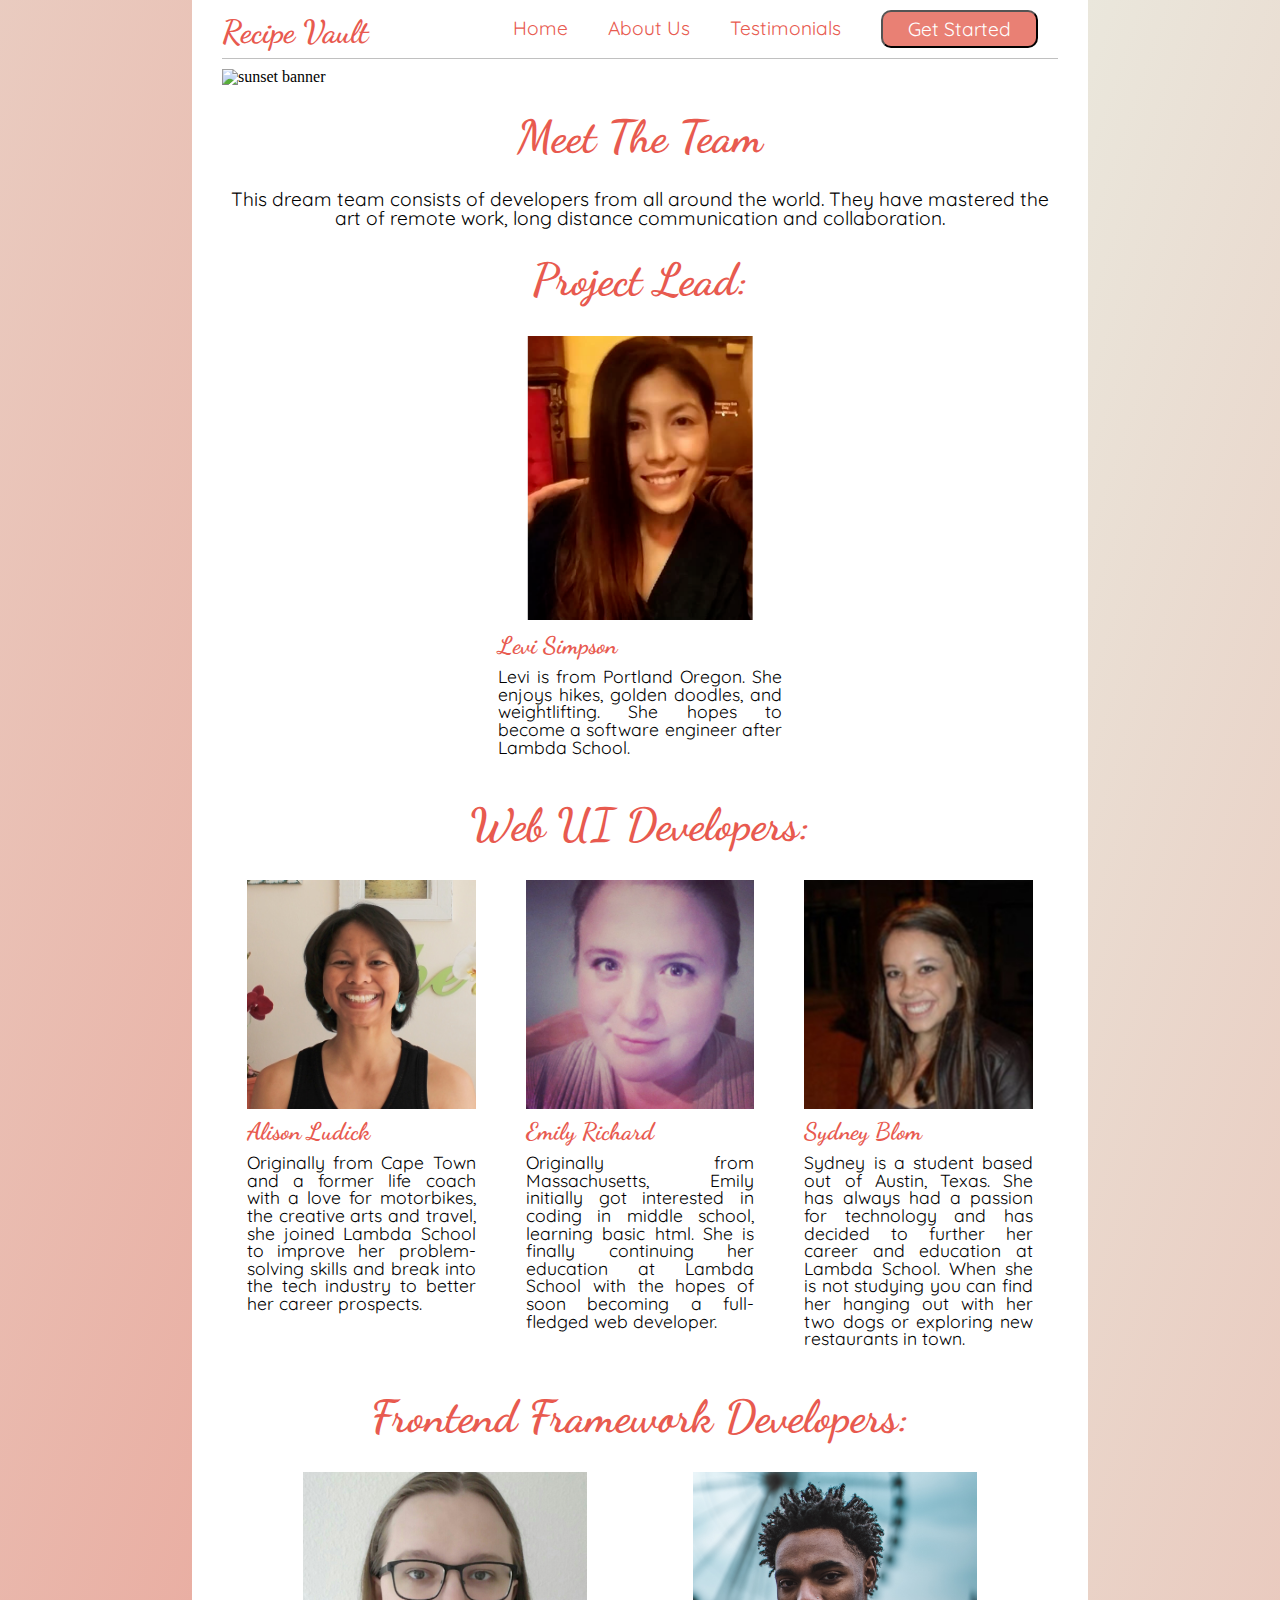
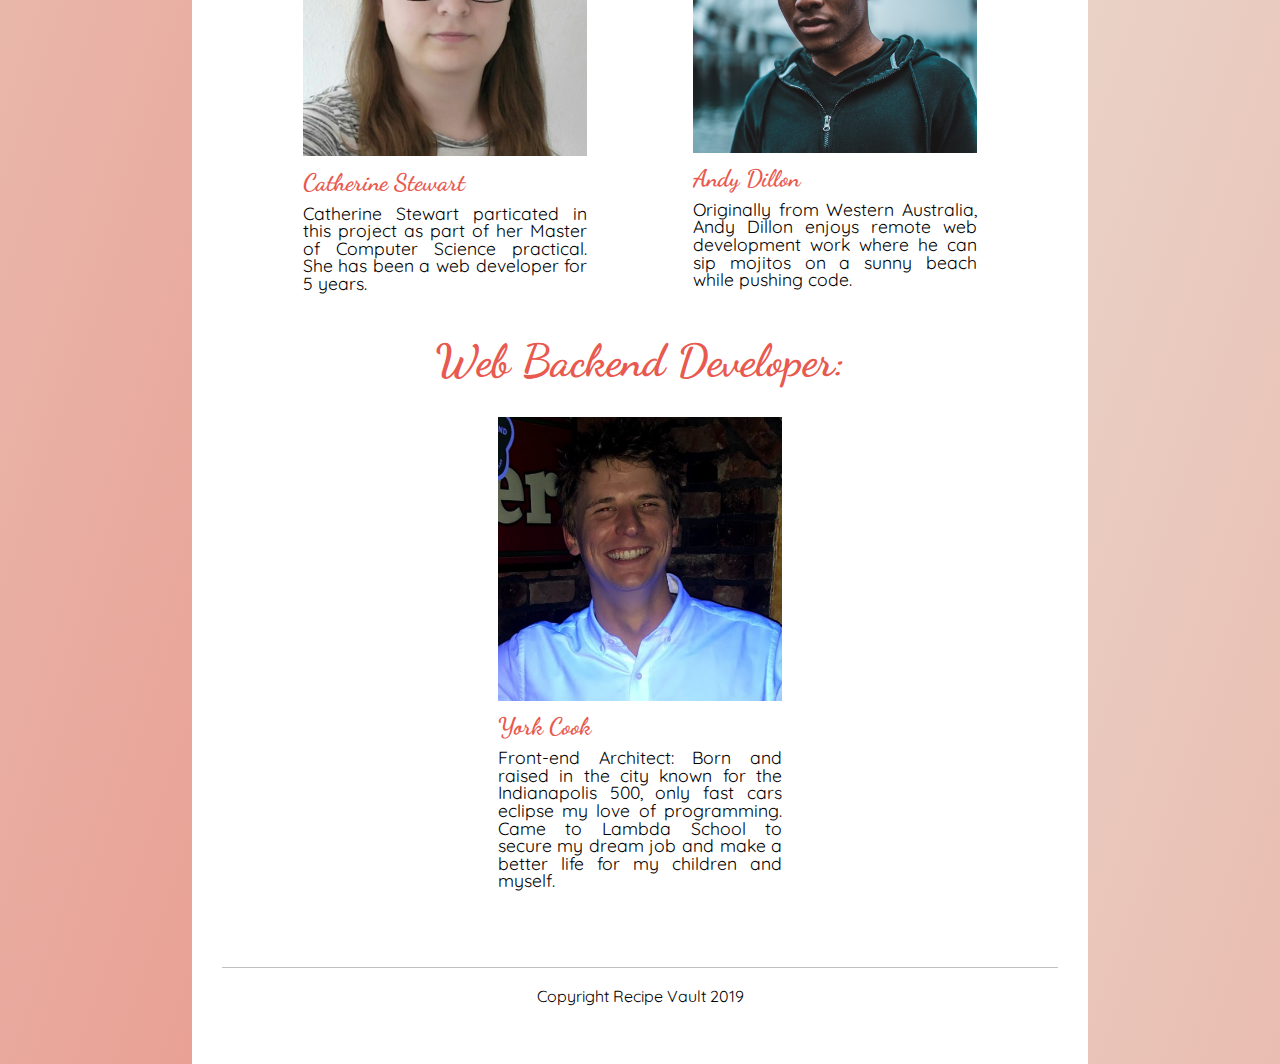
==== commit 9cdcfad5: "updated bio's on about page; re-styled media queries" ====
--- a/about.html
+++ b/about.html
@@ -26,48 +26,49 @@
 
     <img class="banner" src="img/sunset1.jpg" alt="sunset banner">
 
-   <div class="team-title">
+    <div class="title">
         <h1>Meet The Team</h1>
         <p>This dream team consists of developers from all around the world. They have mastered the art of remote work, long distance communication and collaboration.</p>
     </div>
 
-    <h2>Project Lead:</h2><br>
+    <h2 class="dev-headings">Project Lead:</h2><br>
     <div class="project-lead">
         <div class="team-info">
             <img class="headshot" src="img/levi.png">
             <h4>Levi Simpson</h4>
-            <p>Originally from New York, Levi Simpson has been a frontend developer for 10 years and has recently moved to a Project Lead position after...</p>
+            <p>Levi is from Portland Oregon. She enjoys hikes, golden doodles, and weightlifting. She hopes to become a software engineer after Lambda School.</p>
         </div>
     </div>
 
-    <h2>Web UI Developers:</h2><br>
+    <h2 class="dev-headings">Web UI Developers:</h2><br>
     <div class="ui-dev">
 
         <div class="team-info">
             <img class="headshot" src="img/alison.jpeg">
             <h4>Alison Ludick</h4>
-            <p>Originally from Cape Town, South Africa, Alison Ludick has been in the tech industry for 2 years and recently graduated from the prestigious Lambda School.</p>
+            <p>Originally from Cape Town and a former life coach with a love for motorbikes, the creative arts and travel, she joined Lambda School to improve her problem-solving skills and break into the tech industry to better her career prospects.</p>
         </div>
 
         <div class="team-info">
             <img class="headshot" src="img/emily.jpeg">
             <h4>Emily Richard</h4>
-            <p>Originally from Thailand, Emily Richard moved from a UX design role into a UI developer role after 4 years. She has always to include her design skills in her UI roles.</p>
+            <p>Originally from Massachusetts, Emily initially got interested in coding in middle school, learning basic html. She is finally continuing her education at Lambda School with the hopes of soon becoming a full-fledged web developer.</p>
         </div>
 
         <div class="team-info">
             <img class="headshot" src="img/sydney.jpeg">
             <h4>Sydney Blom</h4>
-            <p>Hailing from Hawaii, Sydney Blom has been freelancing as a remote web developer for the last 5 years. She used to be a fighter pilot and served in two tours.</p>
+            <p>Sydney is a student based out of Austin, Texas. She has always had a passion for technology and has decided to further her career and education at Lambda School. When she is not studying you can find her hanging out with her two dogs or exploring
+                new restaurants in town.</p>
         </div>
     </div>
 
-    <h2>Frontend Framework Developers:</h2><br>
+    <h2 class="dev-headings">Frontend Framework Developers:</h2><br>
     <div class="ff-dev">
 
         <div class="team-info">
             <img class="headshot" src="img/catherine.jpeg">
-            <h4>Catherine Stweart</h4>
+            <h4>Catherine Stewart</h4>
             <p>Catherine Stewart particated in this project as part of her Master of Computer Science practical. She has been a web developer for 5 years.</p>
         </div>
 
@@ -78,17 +79,18 @@
         </div>
 
     </div>
-    <h2>Web Backend Developer:</h2><br>
+    <h2 class="dev-headings">Web Backend Developer:</h2><br>
     <div class="bkend-dev">
 
         <div class="team-info">
             <img class="headshot" src="img/york.png">
             <h4>York Cook</h4>
-            <p>Originally from Western Australia, York Cook enjoys remote web development work where he can sip mojitos on a sunny beach while pushing code.</p>
-      </div>
+            <p>Front-end Architect: Born and raised in the city known for the Indianapolis 500, only fast cars eclipse my love of programming. Came to Lambda School to secure my dream job and make a better life for my children and myself.</p>
+        </div>
     </div>
     <footer class="footer">
         <p>Copyright Recipe Vault 2019</p>
     </footer>
 </body>
+
 </html>--- a/css/index.css
+++ b/css/index.css
@@ -2,6 +2,7 @@
    v2.0 | 20110126
    License: none (public domain)
 */
+
 html,
 body,
 div,
@@ -83,14 +84,17 @@
 mark,
 audio,
 video {
-  margin: 0;
-  padding: 0;
-  border: 0;
-  font-size: 100%;
-  font: inherit;
-  vertical-align: baseline;
-}
+    margin: 0;
+    padding: 0;
+    border: 0;
+    font-size: 100%;
+    font: inherit;
+    vertical-align: baseline;
+}
+
+
 /* HTML5 display-role reset for older browsers */
+
 article,
 aside,
 details,
@@ -102,496 +106,653 @@
 menu,
 nav,
 section {
-  display: block;
-}
+    display: block;
+}
+
 body {
-  line-height: 1;
-}
+    line-height: 1;
+}
+
 ol,
 ul {
-  list-style: none;
-}
+    list-style: none;
+}
+
 blockquote,
 q {
-  quotes: none;
-}
+    quotes: none;
+}
+
 blockquote:before,
 blockquote:after,
 q:before,
 q:after {
-  content: '';
-  content: none;
-}
+    content: '';
+    content: none;
+}
+
 table {
-  border-collapse: collapse;
-  border-spacing: 0;
-}
+    border-collapse: collapse;
+    border-spacing: 0;
+}
+
 html {
-  width: 70%;
-  max-width: 1000px;
-  margin: 0 auto;
-  background-image: linear-gradient(to bottom right, #eae7dc, #e9a195);
-  background-repeat: none;
-}
-@media (max-width: 800px) {
-  html {
-    width: 90%;
-  }
-}
-@media (max-width: 500px) {
-  html {
-    width: 100%;
-  }
-}
+    width: 70%;
+    max-width: 1000px;
+    margin: 0 auto;
+    background-image: linear-gradient(to bottom right, #eae7dc, #e9a195);
+    background-repeat: none;
+}
+
+@media (max-width: 800px) {
+    html {
+        width: 90%;
+    }
+}
+
+@media (max-width: 500px) {
+    html {
+        width: 100%;
+    }
+}
+
 html body {
-  display: flex;
-  flex-direction: column;
-  justify-content: center;
-  align-items: center;
-  background-color: white;
-  padding: 30px;
-}
+    display: flex;
+    flex-direction: column;
+    justify-content: center;
+    align-items: center;
+    background-color: white;
+    padding: 30px;
+}
+
 html body h1,
 html body h2,
 html body h3,
 html body h4,
 html body h5 {
-  font-size: 2.8rem;
-  font-family: 'Dancing Script', cursive;
-  font-weight: bold;
-  color: #e85a4f;
-}
+    font-size: 2.8rem;
+    font-family: 'Dancing Script', cursive;
+    font-weight: bold;
+    color: #e85a4f;
+}
+
 .navbar {
-  display: flex;
-  flex-direction: row;
-  justify-content: space-between;
-  align-items: flex-end;
-  width: 100%;
-  margin-top: -20px;
-  margin-bottom: 10px;
-  padding-bottom: 10px;
-  border-bottom: 1px solid silver;
-}
-@media (max-width: 800px) {
-  .navbar {
-    display: flex;
-    flex-direction: column;
+    display: flex;
+    flex-direction: row;
+    justify-content: space-between;
+    align-items: flex-end;
+    width: 100%;
+    margin-top: -20px;
+    margin-bottom: 10px;
+    padding-bottom: 10px;
+    border-bottom: 1px solid silver;
+}
+
+@media (max-width: 800px) {
+    .navbar {
+        display: flex;
+        flex-direction: column;
+        justify-content: center;
+        align-items: center;
+    }
+}
+
+.navbar .logo {
+    display: flex;
+    flex-direction: row;
+    justify-content: space-around;
+    align-items: center;
+    height: 75px;
+    margin: 0px 30px;
+}
+
+.navbar .logo-text {
+    text-decoration: none;
+    font-family: 'Dancing Script', cursive;
+    font-size: 2rem;
+    font-weight: bold;
+    color: #e85a4f;
+}
+
+.navbar .nav {
+    display: flex;
+    flex-direction: row;
+    justify-content: space-around;
+    align-items: center;
+    font-family: 'Quicksand', sans-serif;
+    font-size: 1.2rem;
+}
+
+.navbar .nav a {
+    text-decoration: none;
+    margin: 0 20px;
+    color: #e85a4f;
+    transition-timing-function: ease-in;
+    transition: 0.6s;
+}
+
+.navbar .nav a .start-now {
+    color: white;
+    background-color: #e98074;
+    font-size: 1.2rem;
+    font-family: 'Quicksand', sans-serif;
+    padding: 5px 25px;
+    border-radius: 10px;
+    transition-timing-function: ease-in;
+    transition: 0.6s;
+}
+
+.navbar .nav a .start-now:hover {
+    background-color: white;
+    color: #e85a4f;
+}
+
+@media (max-width: 800px) {
+    .navbar .nav a .start-now {
+        color: #e85a4f;
+        background: white;
+        font-weight: bold;
+        border: none;
+        padding: 0;
+    }
+    .navbar .nav a .start-now:hover {
+        color: silver;
+    }
+}
+
+.navbar .nav a:hover {
+    color: silver;
+}
+
+@media (max-width: 800px) {
+    .navbar .nav a {
+        padding-top: 10px;
+    }
+}
+
+@media (max-width: 500px) {
+    .navbar .nav a {
+        padding: 15px 0 10px;
+        border-top: 1px solid silver;
+    }
+}
+
+@media (max-width: 500px) {
+    .navbar .nav {
+        display: flex;
+        flex-direction: column;
+        justify-content: space-between;
+        align-items: center;
+    }
+}
+
+.footer {
+    display: flex;
+    flex-direction: row;
     justify-content: center;
     align-items: center;
-  }
-}
-.navbar .logo {
-  display: flex;
-  flex-direction: row;
-  justify-content: space-around;
-  align-items: center;
-  height: 75px;
-  margin: 0px 30px;
-}
-.navbar .logo-text {
-  text-decoration: none;
-  font-family: 'Dancing Script', cursive;
-  font-size: 2rem;
-  font-weight: bold;
-  color: #e85a4f;
-}
-.navbar .nav {
-  display: flex;
-  flex-direction: row;
-  justify-content: space-around;
-  align-items: center;
-  font-family: 'Quicksand', sans-serif;
-  font-size: 1.2rem;
-}
-.navbar .nav a {
-  text-decoration: none;
-  margin: 0 20px;
-  color: #e85a4f;
-  transition-timing-function: ease-in;
-  transition: 0.6s;
-}
-.navbar .nav a .start-now {
-  color: white;
-  background-color: #e98074;
-  font-size: 1.2rem;
-  font-family: 'Quicksand', sans-serif;
-  padding: 5px 25px;
-  border-radius: 10px;
-  transition-timing-function: ease-in;
-  transition: 0.6s;
-}
-.navbar .nav a .start-now:hover {
-  background-color: white;
-  color: #e85a4f;
-}
-@media (max-width: 800px) {
-  .navbar .nav a .start-now {
-    color: #e85a4f;
-    background: white;
-    font-weight: bold;
-    border: none;
-    padding: 0;
-  }
-  .navbar .nav a .start-now:hover {
-    color: silver;
-  }
-}
-.navbar .nav a:hover {
-  color: silver;
-}
-@media (max-width: 800px) {
-  .navbar .nav a {
-    padding-top: 10px;
-  }
-}
-@media (max-width: 500px) {
-  .navbar .nav a {
-    padding: 15px 0 10px;
+    font-size: 1rem;
+    font-family: 'Quicksand', sans-serif;
+    width: 100%;
+    margin: 30px 0 0;
+    padding-top: 20px;
     border-top: 1px solid silver;
-  }
-}
-@media (max-width: 500px) {
-  .navbar .nav {
-    display: flex;
-    flex-direction: column;
-    justify-content: space-between;
-    align-items: center;
-  }
-}
-.footer {
-  display: flex;
-  flex-direction: row;
-  justify-content: center;
-  align-items: center;
-  font-size: 1rem;
-  font-family: 'Quicksand', sans-serif;
-  width: 100%;
-  margin: 30px 0 0;
-  padding-top: 20px;
-  border-top: 1px solid silver;
-}
+}
+
 body .banner {
-  width: 100%;
-}
+    width: 100%;
+}
+
 body h1 {
-  margin: 30px 15px 0px;
-}
+    margin: 30px 15px 0px;
+}
+
 body .about-blurb {
-  text-align: center;
-  width: 65%;
-  margin: 30px 50px 50px;
-  font-size: 1.2rem;
-  font-family: 'Quicksand', sans-serif;
-}
-@media (max-width: 800px) {
-  body .about-blurb {
-    width: 85%;
-  }
-}
+    text-align: center;
+    width: 65%;
+    margin: 30px 50px 50px;
+    font-size: 1.2rem;
+    font-family: 'Quicksand', sans-serif;
+}
+
+@media (max-width: 800px) {
+    body .about-blurb {
+        width: 85%;
+    }
+}
+
 body .container {
-  display: flex;
-  flex-direction: row;
-  justify-content: space-between;
-  align-items: flex-start;
-  width: 100%;
-  margin-bottom: 40px;
-}
-body .container .infocard {
-  display: flex;
-  flex-direction: column;
-  justify-content: flex-start;
-  align-items: center;
-  width: 30%;
-}
-body .container .infocard .infoimg {
-  width: 100%;
-  margin: 10px 10px 20px;
-}
-@media (max-width: 800px) {
-  body .container .infocard .infoimg {
-    width: 45%;
-  }
-}
-@media (max-width: 500px) {
-  body .container .infocard .infoimg {
-    width: 90%;
-  }
-}
-body .container .infocard p {
-  font-family: 'Quicksand', sans-serif;
-  font-size: 1rem;
-  text-align: left;
-}
-@media (max-width: 800px) {
-  body .container .infocard p {
-    width: 45%;
-    text-align: left;
-    font-size: 1.2rem;
-  }
-}
-@media (max-width: 500px) {
-  body .container .infocard p {
-    width: 90%;
-  }
-}
-@media (max-width: 800px) {
-  body .container .infocard {
     display: flex;
     flex-direction: row;
     justify-content: space-between;
+    align-items: flex-start;
+    width: 100%;
+    margin-bottom: 40px;
+}
+
+body .container .infocard {
+    display: flex;
+    flex-direction: column;
+    justify-content: flex-start;
     align-items: center;
-    width: 100%;
-  }
-}
-@media (max-width: 500px) {
-  body .container .infocard {
-    display: flex;
-    flex-direction: column;
-    justify-content: space-around;
-    align-items: center;
-    width: 90%;
-    padding: 20px 0;
-  }
-}
-@media (max-width: 800px) {
-  body .container .infocard2 {
-    display: flex;
-    flex-direction: row-reverse;
-    justify-content: space-between;
-    align-items: center;
-  }
-}
-@media (max-width: 500px) {
-  body .container .infocard2 {
-    display: flex;
-    flex-direction: column;
-    justify-content: space-around;
-    align-items: center;
-    width: 90%;
-    padding: 20px 0;
-  }
-}
-@media (max-width: 800px) {
-  body .container {
-    display: flex;
-    flex-direction: column;
-    justify-content: space-between;
-    align-items: center;
-  }
-}
+    width: 30%;
+}
+
+body .container .infocard .infoimg {
+    width: 100%;
+    margin: 10px 10px 20px;
+}
+
+@media (max-width: 800px) {
+    body .container .infocard .infoimg {
+        width: 45%;
+    }
+}
+
+@media (max-width: 500px) {
+    body .container .infocard .infoimg {
+        width: 90%;
+    }
+}
+
+body .container .infocard p {
+    font-family: 'Quicksand', sans-serif;
+    font-size: 1rem;
+    text-align: left;
+}
+
+@media (max-width: 800px) {
+    body .container .infocard p {
+        width: 45%;
+        text-align: left;
+        font-size: 1.2rem;
+    }
+}
+
+@media (max-width: 500px) {
+    body .container .infocard p {
+        width: 90%;
+    }
+}
+
+@media (max-width: 800px) {
+    body .container .infocard {
+        display: flex;
+        flex-direction: row;
+        justify-content: space-between;
+        align-items: center;
+        width: 100%;
+    }
+}
+
+@media (max-width: 500px) {
+    body .container .infocard {
+        display: flex;
+        flex-direction: column;
+        justify-content: space-around;
+        align-items: center;
+        width: 90%;
+        padding: 20px 0;
+    }
+}
+
+@media (max-width: 800px) {
+    body .container .infocard2 {
+        display: flex;
+        flex-direction: row-reverse;
+        justify-content: space-between;
+        align-items: center;
+    }
+}
+
+@media (max-width: 500px) {
+    body .container .infocard2 {
+        display: flex;
+        flex-direction: column;
+        justify-content: space-around;
+        align-items: center;
+        width: 90%;
+        padding: 20px 0;
+    }
+}
+
+@media (max-width: 800px) {
+    body .container {
+        display: flex;
+        flex-direction: column;
+        justify-content: space-between;
+        align-items: center;
+    }
+}
+
 body .call-to-action {
-  display: flex;
-  flex-direction: row;
-  justify-content: center;
-  align-items: center;
-}
-body .call-to-action .get-started {
-  color: white;
-  background-color: #e98074;
-  font-size: 1.6rem;
-  font-family: 'Quicksand', sans-serif;
-  padding: 10px 50px;
-  border-radius: 10px;
-  transition-timing-function: ease-in;
-  transition: 0.6s;
-}
-body .call-to-action .get-started:hover {
-  background-color: white;
-  color: #e85a4f;
-}
-.about-page {
-  display: flex;
-  flex-direction: column;
-  justify-content: center;
-  align-items: center;
-  font-family: 'Quicksand', sans-serif;
-}
-.about-page .team-title {
-  width: 75%;
-  text-align: center;
-  margin: 30px auto 0px;
-}
-.about-page .team-title p {
-  margin-top: 20px;
-}
-.about-page .team-box {
-  display: flex;
-  flex-direction: column;
-  justify-content: center;
-  align-items: center;
-}
-.about-page .team-box h3 {
-  font-size: 2rem;
-  font-family: 'Quicksand', sans-serif;
-  margin: 50px auto 20px;
-}
-.about-page .team-box h4 {
-  margin: 10px;
-  font-size: 1.5rem;
-  font-family: 'Quicksand', sans-serif;
-}
-.about-page .team-box .team {
-  display: flex;
-  flex-direction: row;
-  justify-content: center;
-  align-items: flex-start;
-}
-.about-page .team-box .team .teammate {
-  display: flex;
-  flex-direction: column;
-  justify-content: center;
-  align-items: center;
-  margin: 15px;
-  width: 30%;
-}
-.about-page .team-box .team .teammate .headshot {
-  width: 100%;
-}
-.about-page .team-box .team .teammate p {
-  width: 100%;
-  margin-top: 5px;
-  font-size: 1rem;
-  text-align: justify;
-}
-@media (max-width: 500px) {
-  .about-page .team-box .team .teammate {
-    width: 90%;
-  }
-}
-@media (max-width: 500px) {
-  .about-page .team-box .team {
-    display: flex;
-    flex-direction: column;
+    display: flex;
+    flex-direction: row;
     justify-content: center;
     align-items: center;
-  }
-}
+}
+
+body .call-to-action .get-started {
+    color: white;
+    background-color: #e98074;
+    font-size: 1.6rem;
+    font-family: 'Quicksand', sans-serif;
+    padding: 10px 50px;
+    border-radius: 10px;
+    transition-timing-function: ease-in;
+    transition: 0.6s;
+}
+
+body .call-to-action .get-started:hover {
+    background-color: white;
+    color: #e85a4f;
+}
+
+.ui-dev,
+.ff-dev {
+    display: flex;
+    justify-content: space-evenly;
+}
+
+.ui-dev h4,
+.project-lead h4,
+.ff-dev h4,
+.bkend-dev h4 {
+    margin-top: 5%;
+    font-size: 1.5rem;
+    font-family: 'Dancing Script', cursive;
+    font-weight: bold;
+}
+
+.ui-dev p,
+.project-lead p,
+.ff-dev p,
+.bkend-dev p {
+    margin-top: 10px;
+    font-family: 'Quicksand', sans-serif;
+    font-size: 1.1rem;
+    text-align: justify;
+}
+
+.team-info img {
+    height: auto;
+    width: 100%;
+}
+
+.project-lead,
+.bkend-dev {
+    display: flex;
+    justify-content: space-evenly;
+}
+
+.team-info {
+    margin: 2% 3%;
+    display: flex;
+    flex-direction: column;
+    width: 34%;
+}
+
+.title p {
+    text-align: center;
+    width: 100%;
+    font-size: 1.2rem;
+    font-family: 'Quicksand', sans-serif;
+}
+
+.title h1,
+p {
+    text-align: center;
+    padding-bottom: 30px;
+}
+
+@media (max-width: 800px) {
+    .ui-dev,
+    .ff-dev,
+    .team-info,
+    .headshot {
+        display: flex;
+        flex-direction: column;
+        justify-content: space-around;
+        align-items: center;
+        width: 100%;
+    }
+    h2.dev-headings {
+        margin-top: 30px;
+        padding-top: 30px;
+        font-size: 2.4rem;
+    }
+    h4 {
+        font-weight: bolder;
+        text-decoration: underline;
+        color: #e85a4f;
+    }
+    p {
+        font-family: Arial, Helvetica, sans-serif;
+        font-weight: bold;
+        color: #867f7f;
+        text-justify: newspaper;
+    }
+}
+
+@media (max-width: 500px) {
+    .ui-dev,
+    .ff-dev,
+    .team-info,
+    .headshot {
+        display: flex;
+        flex-direction: column;
+        justify-content: space-around;
+        align-items: center;
+        width: 100%;
+    }
+    h2.dev-headings {
+        margin-top: 30px;
+        padding-top: 30px;
+        font-size: 2.3rem;
+    }
+    h4 {
+        font-weight: bolder;
+        text-decoration: underline;
+    }
+    p {
+        font-family: Arial, Helvetica, sans-serif;
+        font-weight: bold;
+        color: black;
+    }
+}
+
 .top {
-  text-align: center;
-}
+    text-align: center;
+}
+
 .top img {
-  height: auto;
-  width: 100%;
-}
-@media (max-width: 500px) {
-  .top {
-    padding: 5%;
-  }
-}
+    height: auto;
+    width: 100%;
+}
+
+@media (max-width: 500px) {
+    .top {
+        padding: 5%;
+    }
+}
+
 .largequote {
-  background-color: rgba(233, 128, 116, 0.1);
-  display: flex;
-  flex-direction: column;
-  margin-top: 2%;
-  width: 86%;
-  margin: 4% 15%;
-  padding: 2% 4% 4% 4%;
-}
-@media (max-width: 800px) {
-  .largequote {
-    width: 80%;
-  }
-}
+    background-color: rgba(233, 128, 116, 0.1);
+    display: flex;
+    flex-direction: column;
+    margin-top: 2%;
+    width: 86%;
+    font-weight: normal;
+    margin: 4% 15%;
+    padding: 2% 4% 4% 4%;
+}
+
+@media (max-width: 800px) {
+    .largequote {
+        width: 80%;
+        font-weight: normal;
+    }
+}
+
 .largequote h4 {
-  margin-top: 3%;
-  font-size: 24px;
-}
-@media (max-width: 800px) {
-  .largequote h4 {
-    margin-bottom: 1%;
-  }
-}
+    margin-top: 3%;
+    font-size: 24px;
+}
+
+@media (max-width: 800px) {
+    .largequote h4 {
+        font-weight: normal;
+        margin-bottom: 1%;
+        text-decoration: none;
+    }
+}
+
+@media (max-width: 500px) {
+    .largequote h4 {
+        text-decoration: none;
+    }
+}
+
 .largequote h5 {
-  font-family: 'Quicksand', sans-serif;
-  padding-top: 1%;
-  font-size: 16px;
-}
+    font-family: 'Quicksand', sans-serif;
+    padding-top: 1%;
+    font-size: 13px;
+}
+
 .largequote p {
-  font-family: 'Quicksand', sans-serif;
-  font-style: italic;
-  margin-top: 2%;
-  font-size: 14px;
-}
-@media (max-width: 800px) {
-  .largequote {
-    text-align: center;
-    padding-bottom: 5%;
-  }
-}
-@media (max-width: 500px) {
-  .largequote {
-    text-align: center;
-    margin: 0% 15%;
-  }
-}
+    color: #8e8d8a;
+    font-family: 'Quicksand', sans-serif;
+    font-weight: normal;
+    font-style: italic;
+    margin-top: 2%;
+    font-size: 14px;
+}
+
+@media (max-width: 800px) {
+    .largequote p {
+        font-weight: normal;
+        color: #8e8d8a;
+    }
+}
+
+@media (max-width: 500px) {
+    .largequote p {
+        font-weight: normal;
+        color: #8e8d8a;
+    }
+}
+
+@media (max-width: 800px) {
+    .largequote {
+        text-align: center;
+        padding-bottom: 5%;
+    }
+}
+
+@media (max-width: 500px) {
+    .largequote {
+        text-align: center;
+        margin: 0% 15%;
+    }
+}
+
 .middle {
-  display: flex;
-  justify-content: space-evenly;
-}
-@media (max-width: 500px) {
-  .middle {
+    display: flex;
+    justify-content: space-evenly;
+}
+
+@media (max-width: 500px) {
+    .middle {
+        display: flex;
+        flex-direction: column;
+        justify-content: space-between;
+        align-items: center;
+        width: 90%;
+        padding-top: 5%;
+    }
+}
+
+.bodybox {
+    font-family: 'Quicksand', sans-serif;
+    margin: 2% 3%;
     display: flex;
     flex-direction: column;
-    justify-content: space-between;
-    align-items: center;
-    width: 90%;
-    padding-top: 5%;
-  }
-}
-.bodybox {
-  font-family: 'Quicksand', sans-serif;
-  margin: 2% 3%;
-  display: flex;
-  flex-direction: column;
-  width: 34%;
-}
-@media (max-width: 500px) {
-  .bodybox {
-    width: 100%;
-    display: flex;
-    flex-direction: column;
-    justify-content: space-between;
-    align-items: center;
-    background-color: rgba(233, 128, 116, 0.1);
-  }
-}
+    width: 34%;
+}
+
+@media (max-width: 500px) {
+    .bodybox {
+        width: 100%;
+        display: flex;
+        flex-direction: column;
+        justify-content: space-between;
+        align-items: center;
+        background-color: rgba(233, 128, 116, 0.1);
+    }
+}
+
 .bodybox h4 {
-  margin-top: 5%;
-  font-size: 23px;
-}
-@media (max-width: 500px) {
-  .bodybox h4 {
-    margin-top: 4%;
-    font-size: 20px;
-  }
-}
+    margin-top: 5%;
+    font-size: 23px;
+}
+
+@media (max-width: 500px) {
+    .bodybox h4 {
+        text-decoration: none;
+        margin-top: 4%;
+        font-size: 24px;
+    }
+}
+
+@media (max-width: 800px) {
+    .bodybox h4 {
+        text-decoration: none;
+    }
+}
+
 .bodybox h5 {
-  margin-top: 3%;
-  font-size: 16px;
-  font-family: 'Quicksand', sans-serif;
-}
-@media (max-width: 500px) {
-  .bodybox h5 {
+    margin-top: 3%;
+    font-size: 16px;
+    font-family: 'Quicksand', sans-serif;
+}
+
+@media (max-width: 500px) {
+    .bodybox h5 {
+        font-size: 14px;
+    }
+}
+
+.bodybox p {
+    font-weight: normal;
+    font-style: italic;
+    color: #8e8d8a;
+    margin-top: 6%;
     font-size: 14px;
-  }
-}
-.bodybox p {
-  font-style: italic;
-  margin-top: 6%;
-  font-size: 14px;
-}
-@media (max-width: 500px) {
-  .bodybox p {
-    padding: 0 5% 5% 5%;
-    text-align: center;
-  }
-}
+}
+
+@media (max-width: 800px) {
+    .bodybox p {
+        font-weight: normal;
+        color: #8e8d8a;
+    }
+}
+
+@media (max-width: 500px) {
+    .bodybox p {
+        font-weight: normal;
+        color: #8e8d8a;
+        padding: 0 5% 5% 5%;
+        text-align: center;
+    }
+}
+
 .bodybox img {
-  height: auto;
-  width: 100%;
-}
-@media (max-width: 500px) {
-  .bodybox img {
-    padding: 5%;
-  }
-}
+    height: auto;
+    width: 100%;
+}
+
+@media (max-width: 500px) {
+    .bodybox img {
+        padding: 5%;
+    }
+}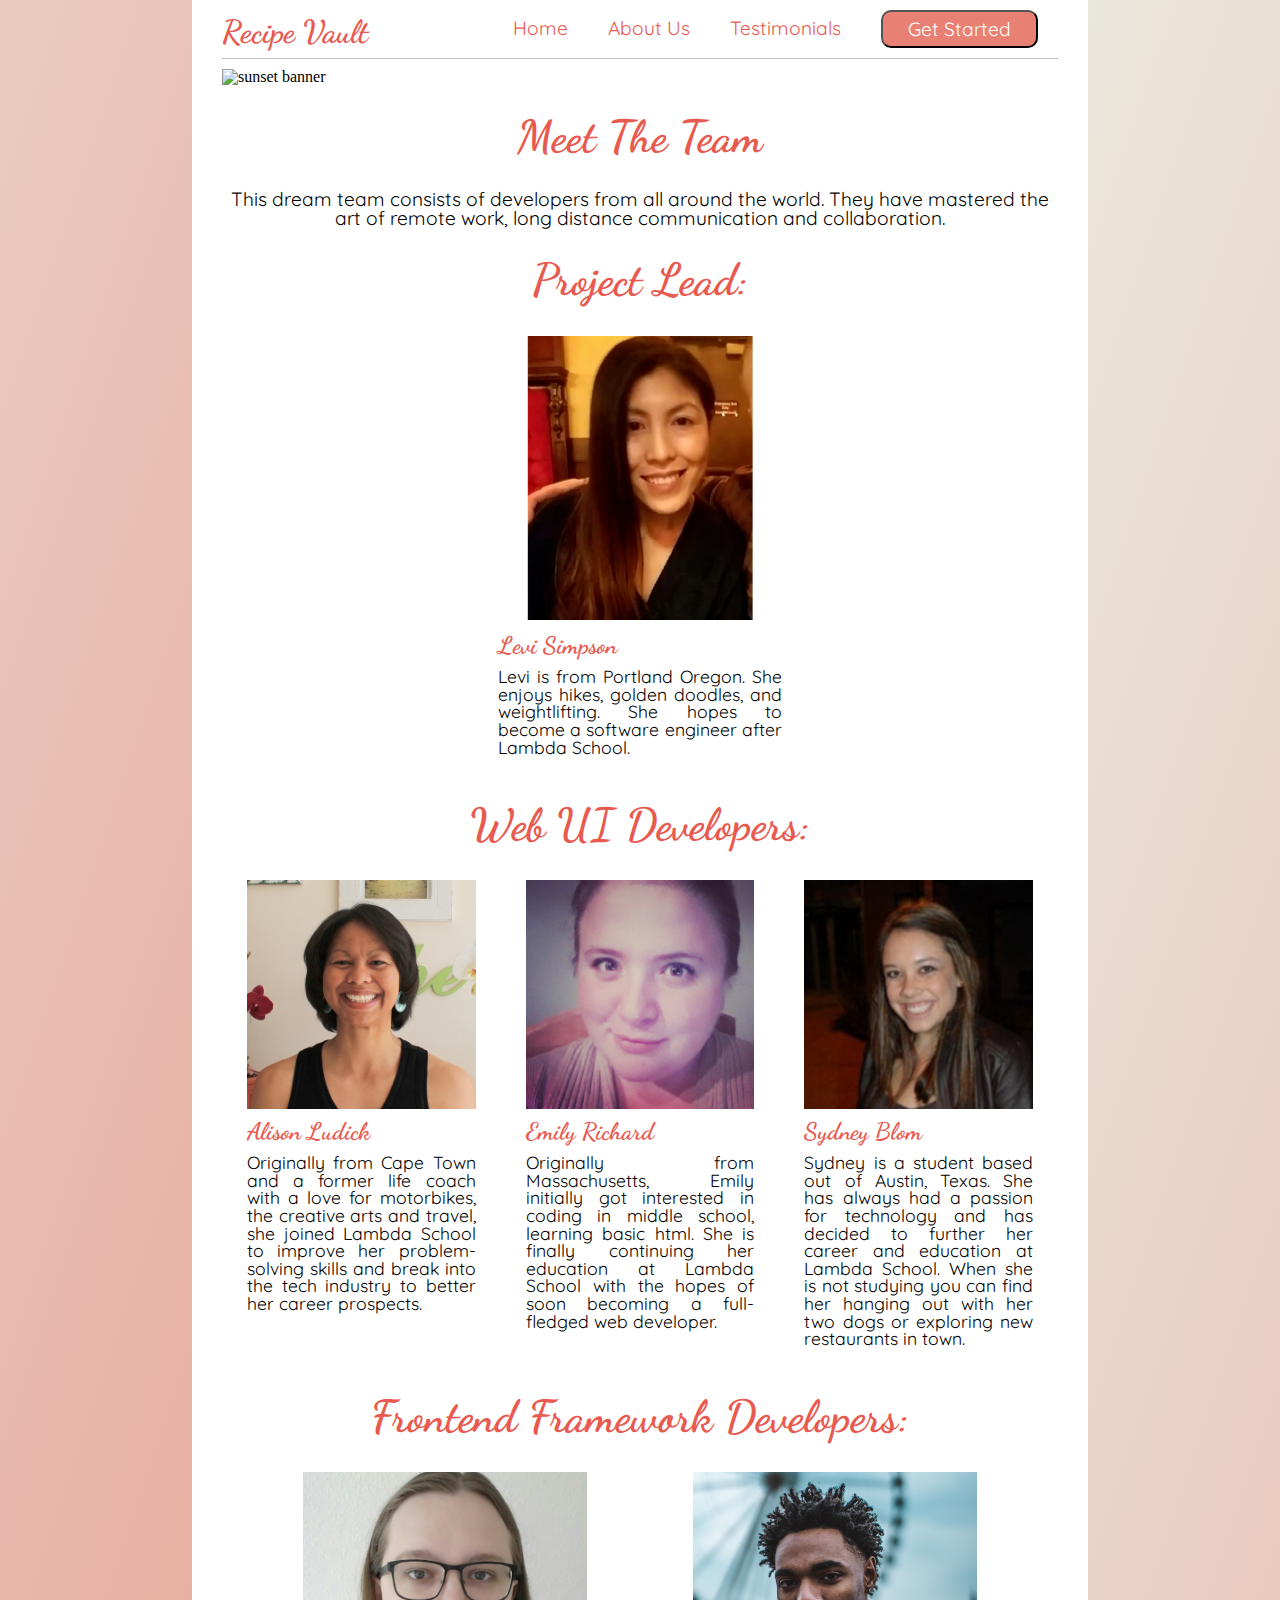
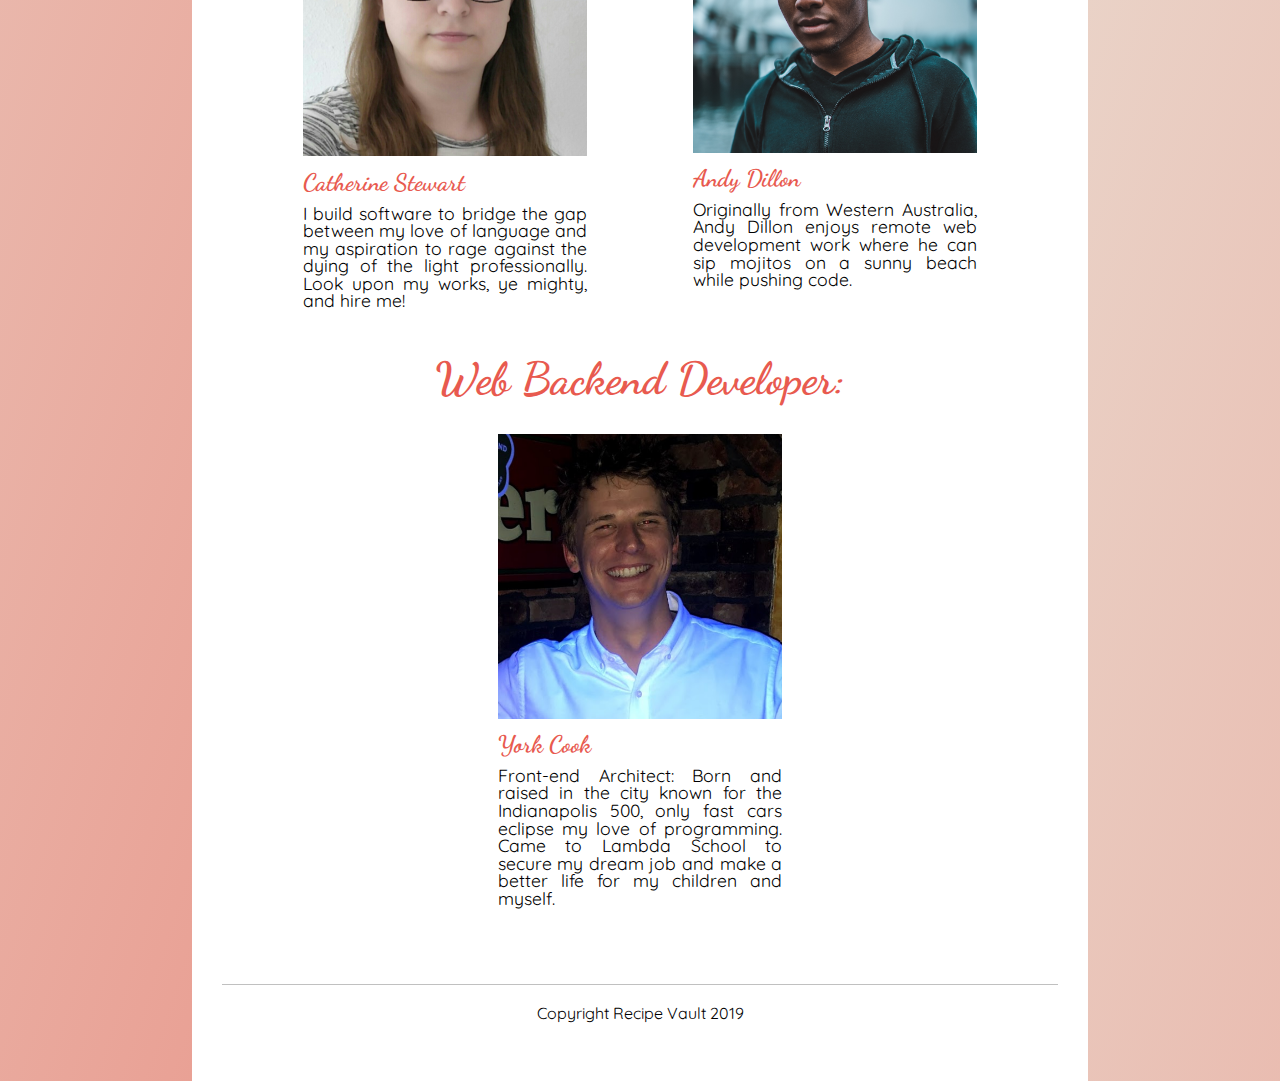
==== commit 8770fe51: "added last team bio" ====
--- a/about.html
+++ b/about.html
@@ -20,7 +20,7 @@
             <a href="index.html">Home</a>
             <a href="about.html">About Us</a>
             <a href="testimonials.html">Testimonials</a>
-            <a href="" target="_blank"><button class="start-now">Get Started</button></a>
+            <a href="https://fe-recipe-vault.majik895.now.sh/" target="_blank"><button class="start-now">Get Started</button></a>
         </div>
     </div>
 
@@ -69,7 +69,7 @@
         <div class="team-info">
             <img class="headshot" src="img/catherine.jpeg">
             <h4>Catherine Stewart</h4>
-            <p>Catherine Stewart particated in this project as part of her Master of Computer Science practical. She has been a web developer for 5 years.</p>
+            <p>I build software to bridge the gap between my love of language and my aspiration to rage against the dying of the light professionally. Look upon my works, ye mighty, and hire me!</p>
         </div>
 
         <div class="team-info">
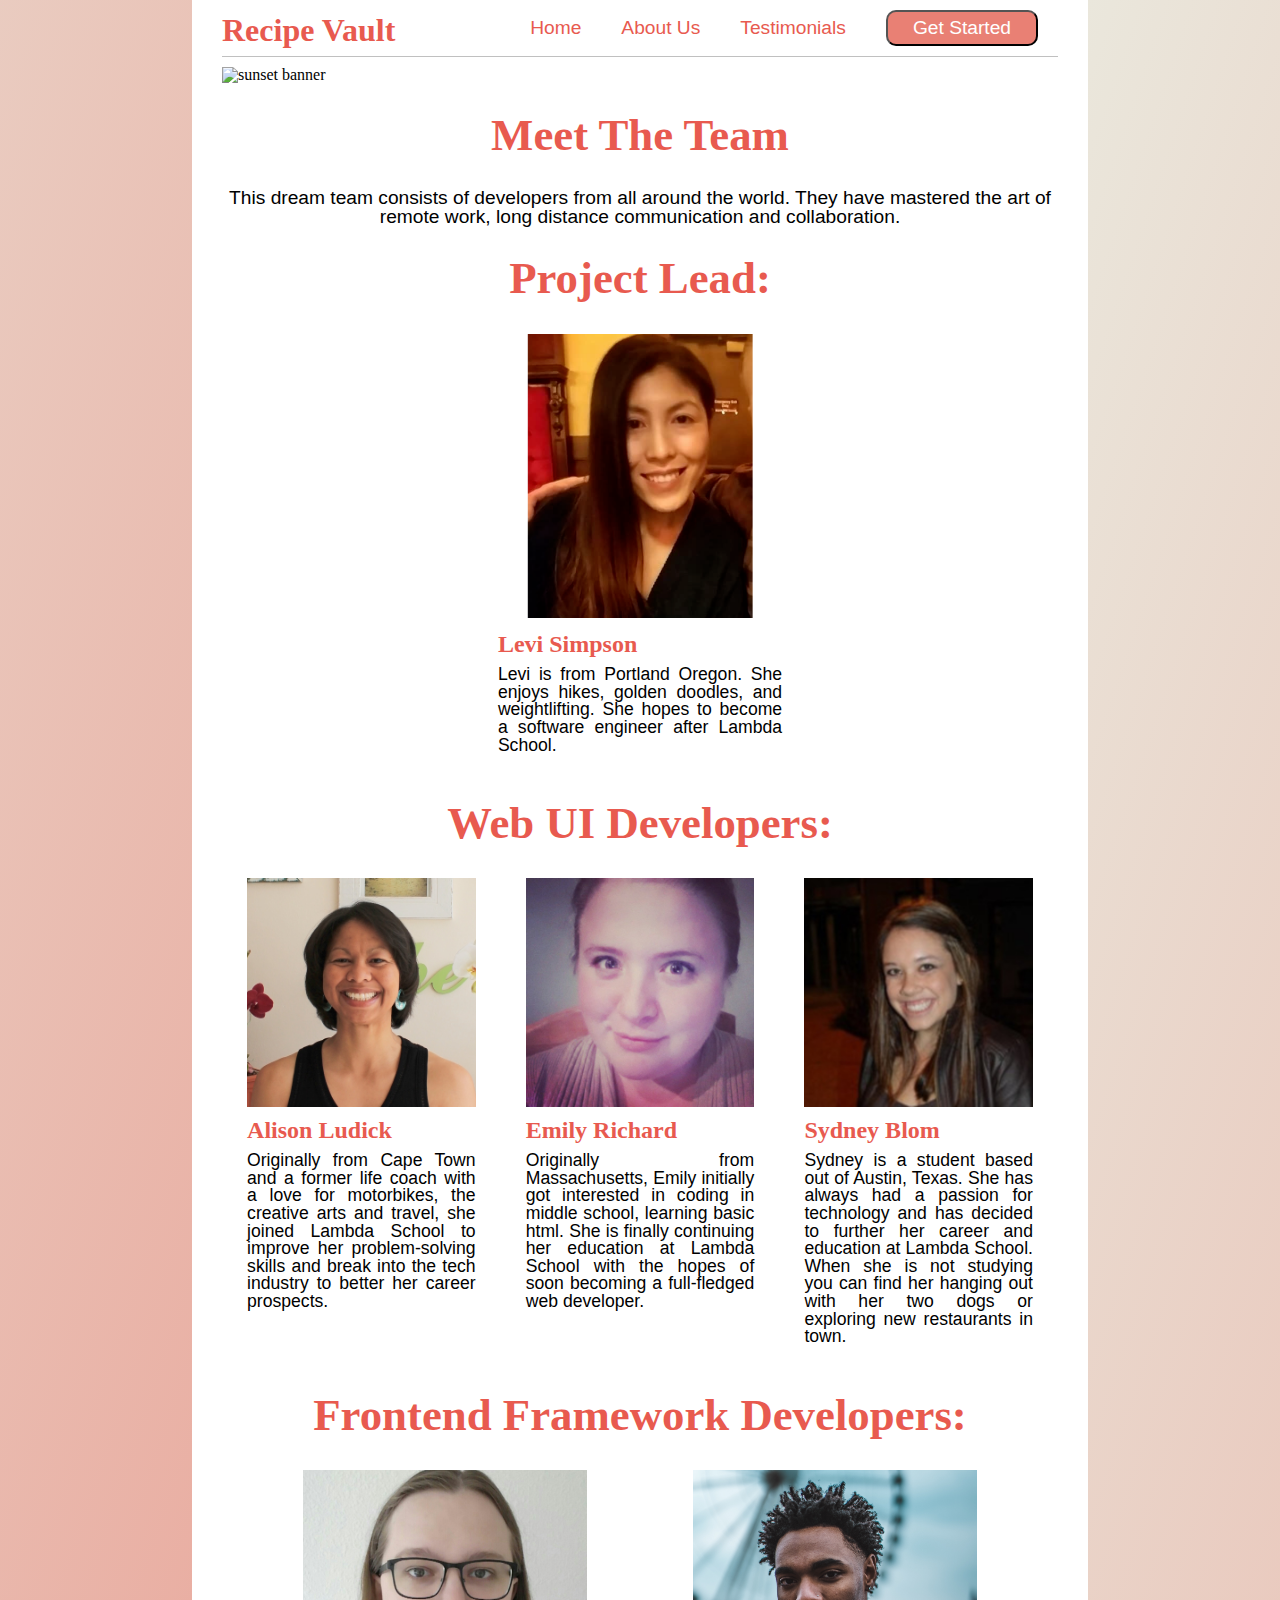
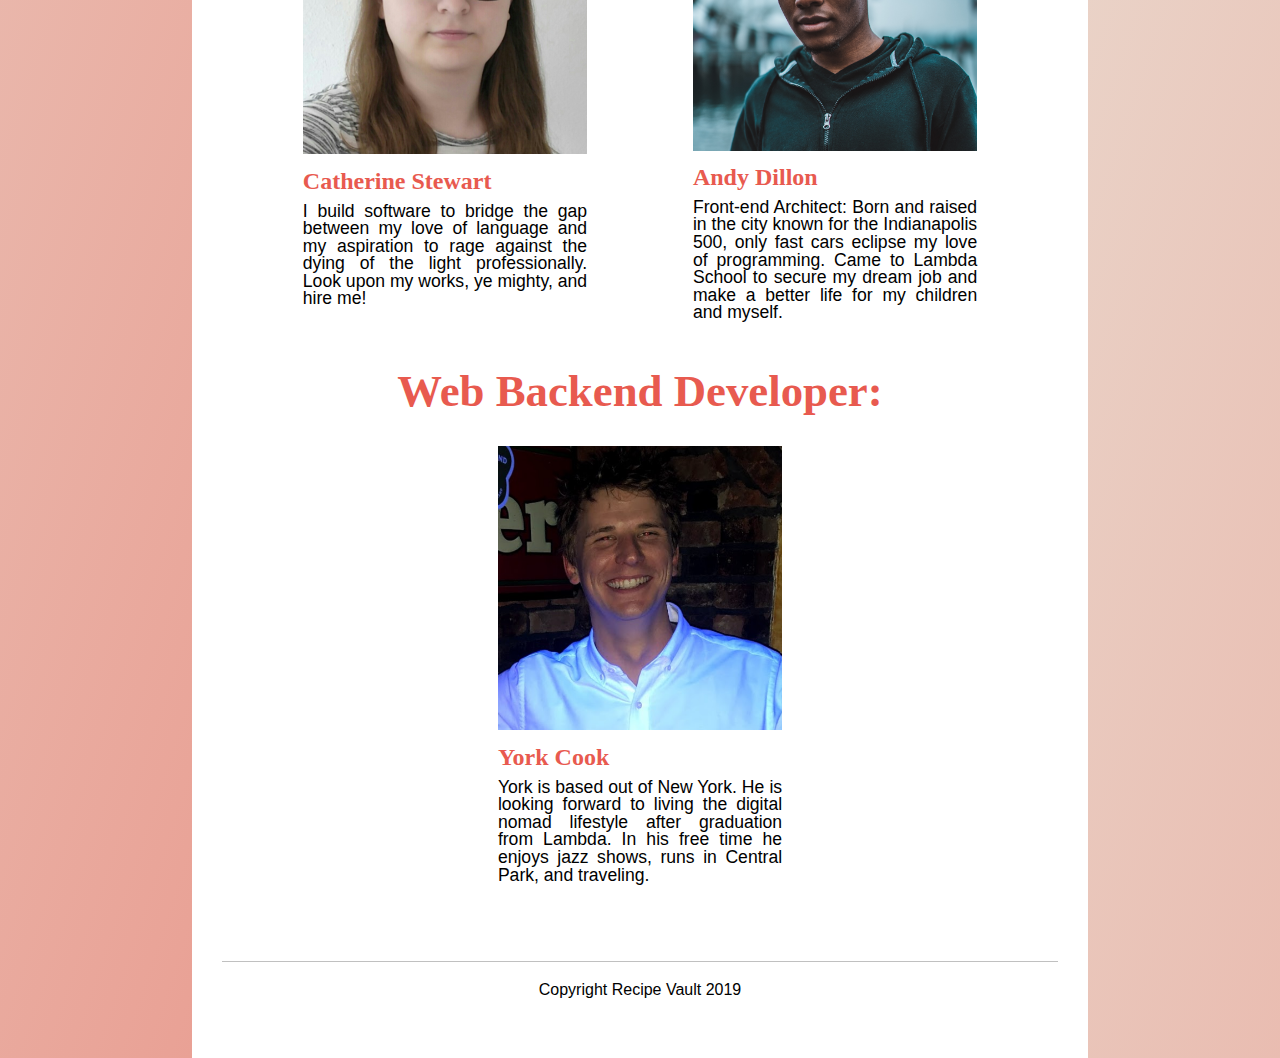
==== commit 5a6f2795: "Updated links" ====
--- a/about.html
+++ b/about.html
@@ -8,7 +8,7 @@
 
     <title>About The Team</title>
 
-    <link href="https://fonts.googleapis.com/css?family=Dancing+Script|Quicksand&display=swap" rel="stylesheet">
+    <link href="https://github.com/Build-Week-SecretFamilyRecipes/landing-page.git" rel="stylesheet">
     <link rel="stylesheet" href="css/index.css">
 
 </head>
@@ -20,7 +20,7 @@
             <a href="index.html">Home</a>
             <a href="about.html">About Us</a>
             <a href="testimonials.html">Testimonials</a>
-            <a href="https://fe-recipe-vault.majik895.now.sh/" target="_blank"><button class="start-now">Get Started</button></a>
+            <a href="" target="_blank"><button class="start-now">Get Started</button></a>
         </div>
     </div>
 
@@ -75,7 +75,7 @@
         <div class="team-info">
             <img class="headshot" src="img/headshot4.jpg">
             <h4>Andy Dillon</h4>
-            <p>Originally from Western Australia, Andy Dillon enjoys remote web development work where he can sip mojitos on a sunny beach while pushing code.</p>
+            <p>Front-end Architect: Born and raised in the city known for the Indianapolis 500, only fast cars eclipse my love of programming. Came to Lambda School to secure my dream job and make a better life for my children and myself.</p>
         </div>
 
     </div>
@@ -85,7 +85,7 @@
         <div class="team-info">
             <img class="headshot" src="img/york.png">
             <h4>York Cook</h4>
-            <p>Front-end Architect: Born and raised in the city known for the Indianapolis 500, only fast cars eclipse my love of programming. Came to Lambda School to secure my dream job and make a better life for my children and myself.</p>
+            <p>York is based out of New York. He is looking forward to living the digital nomad lifestyle after graduation from Lambda. In his free time he enjoys jazz shows, runs in Central Park, and traveling.</p>
         </div>
     </div>
     <footer class="footer">
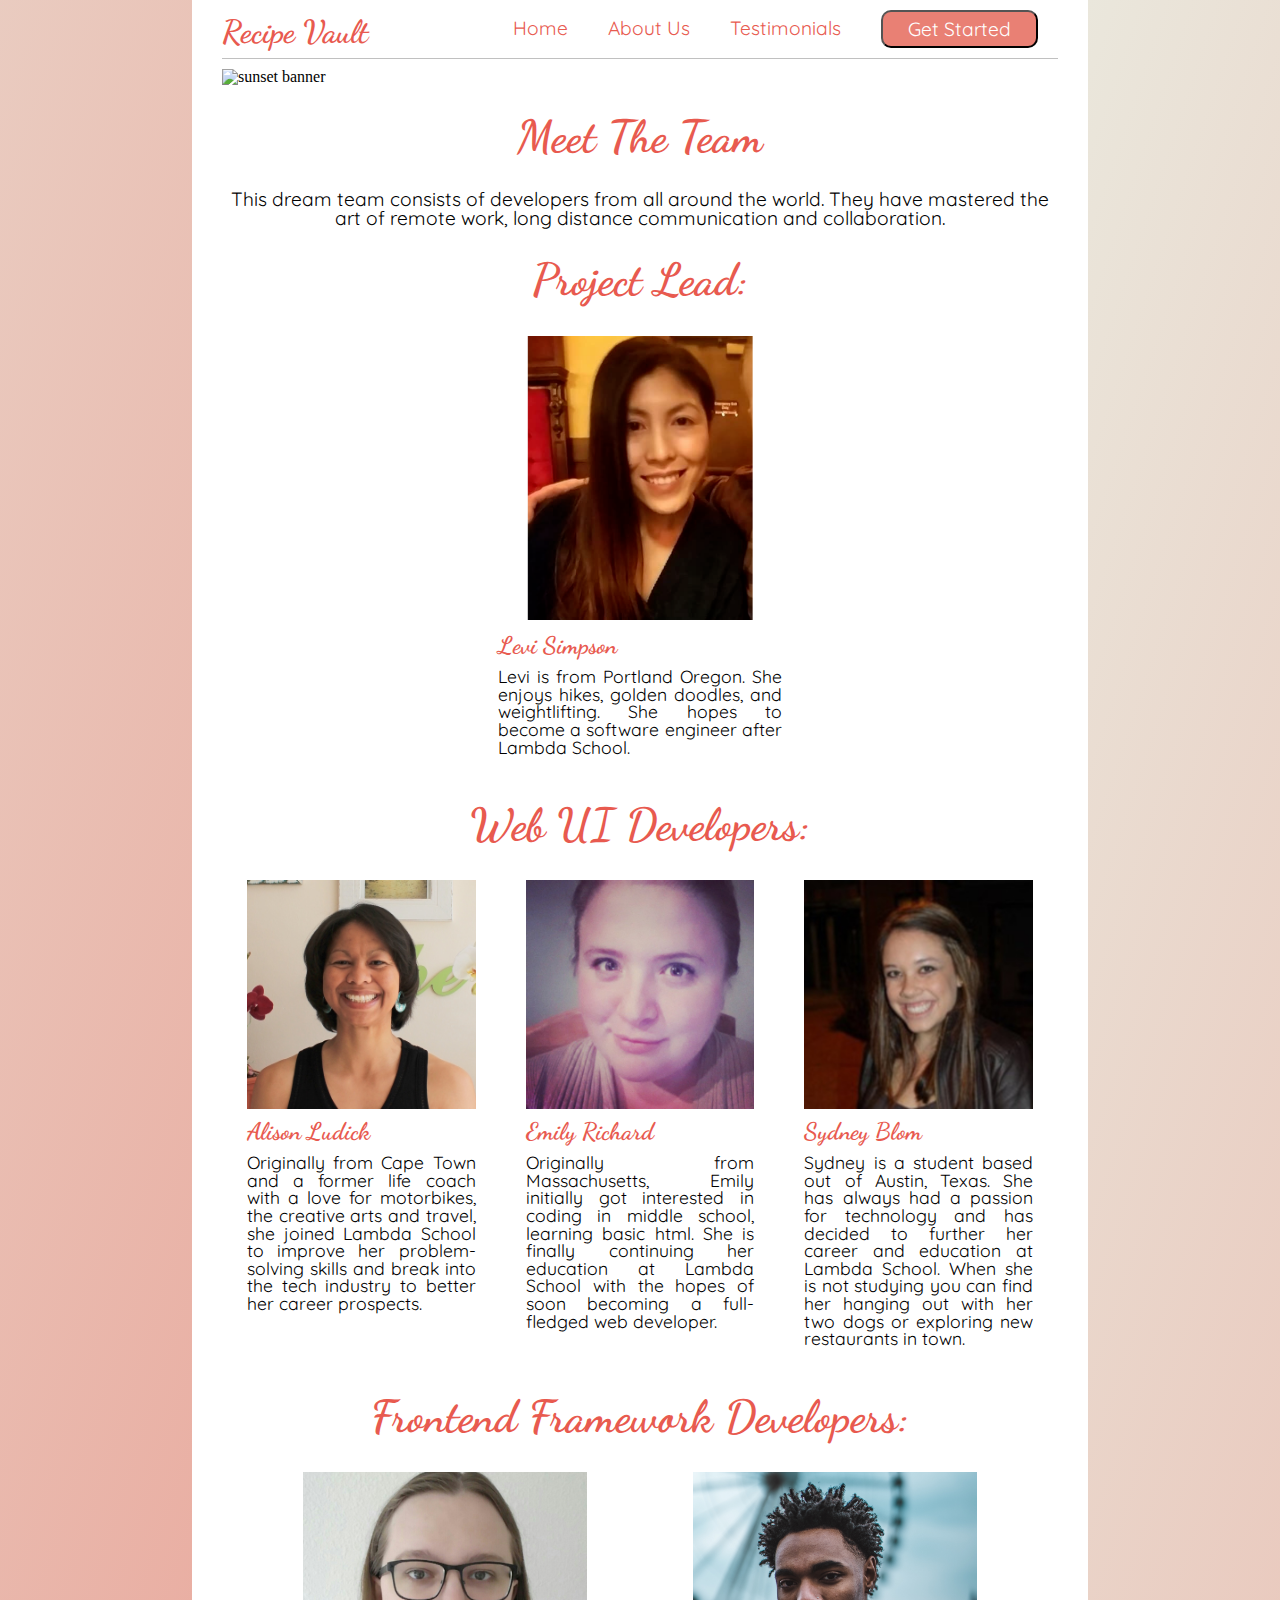
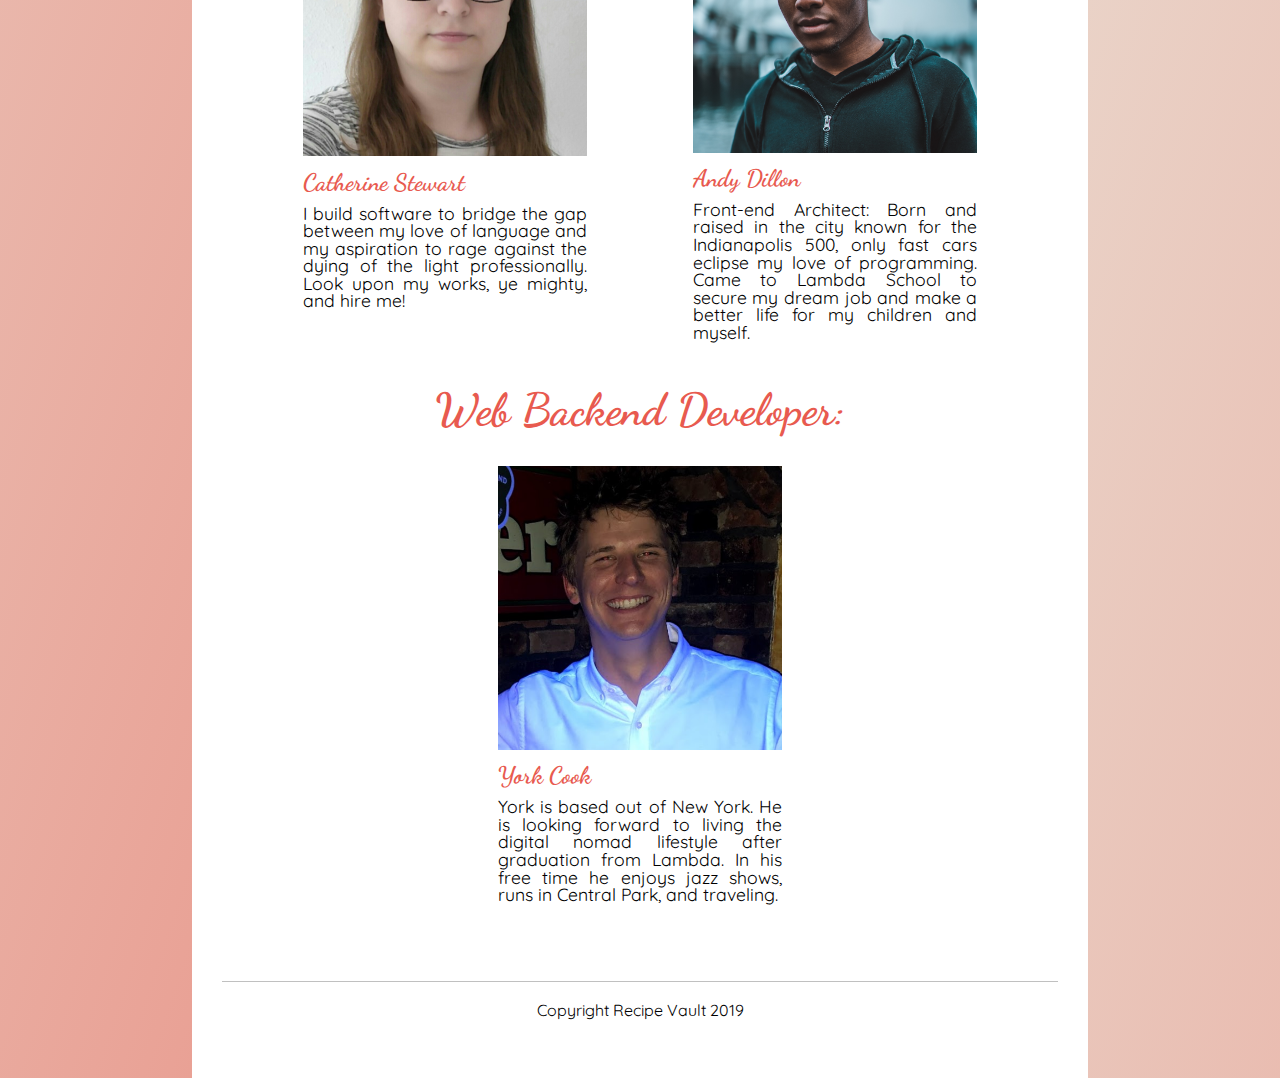
==== commit a23da4f2: "fixed misplaced link" ====
--- a/about.html
+++ b/about.html
@@ -8,7 +8,7 @@
 
     <title>About The Team</title>
 
-    <link href="https://github.com/Build-Week-SecretFamilyRecipes/landing-page.git" rel="stylesheet">
+    <link href="https://fonts.googleapis.com/css?family=Dancing+Script|Quicksand&display=swap" rel="stylesheet">
     <link rel="stylesheet" href="css/index.css">
 
 </head>
@@ -20,7 +20,7 @@
             <a href="index.html">Home</a>
             <a href="about.html">About Us</a>
             <a href="testimonials.html">Testimonials</a>
-            <a href="" target="_blank"><button class="start-now">Get Started</button></a>
+            <a href="https://github.com/Build-Week-SecretFamilyRecipes/landing-page.git" target="_blank"><button class="start-now">Get Started</button></a>
         </div>
     </div>
 
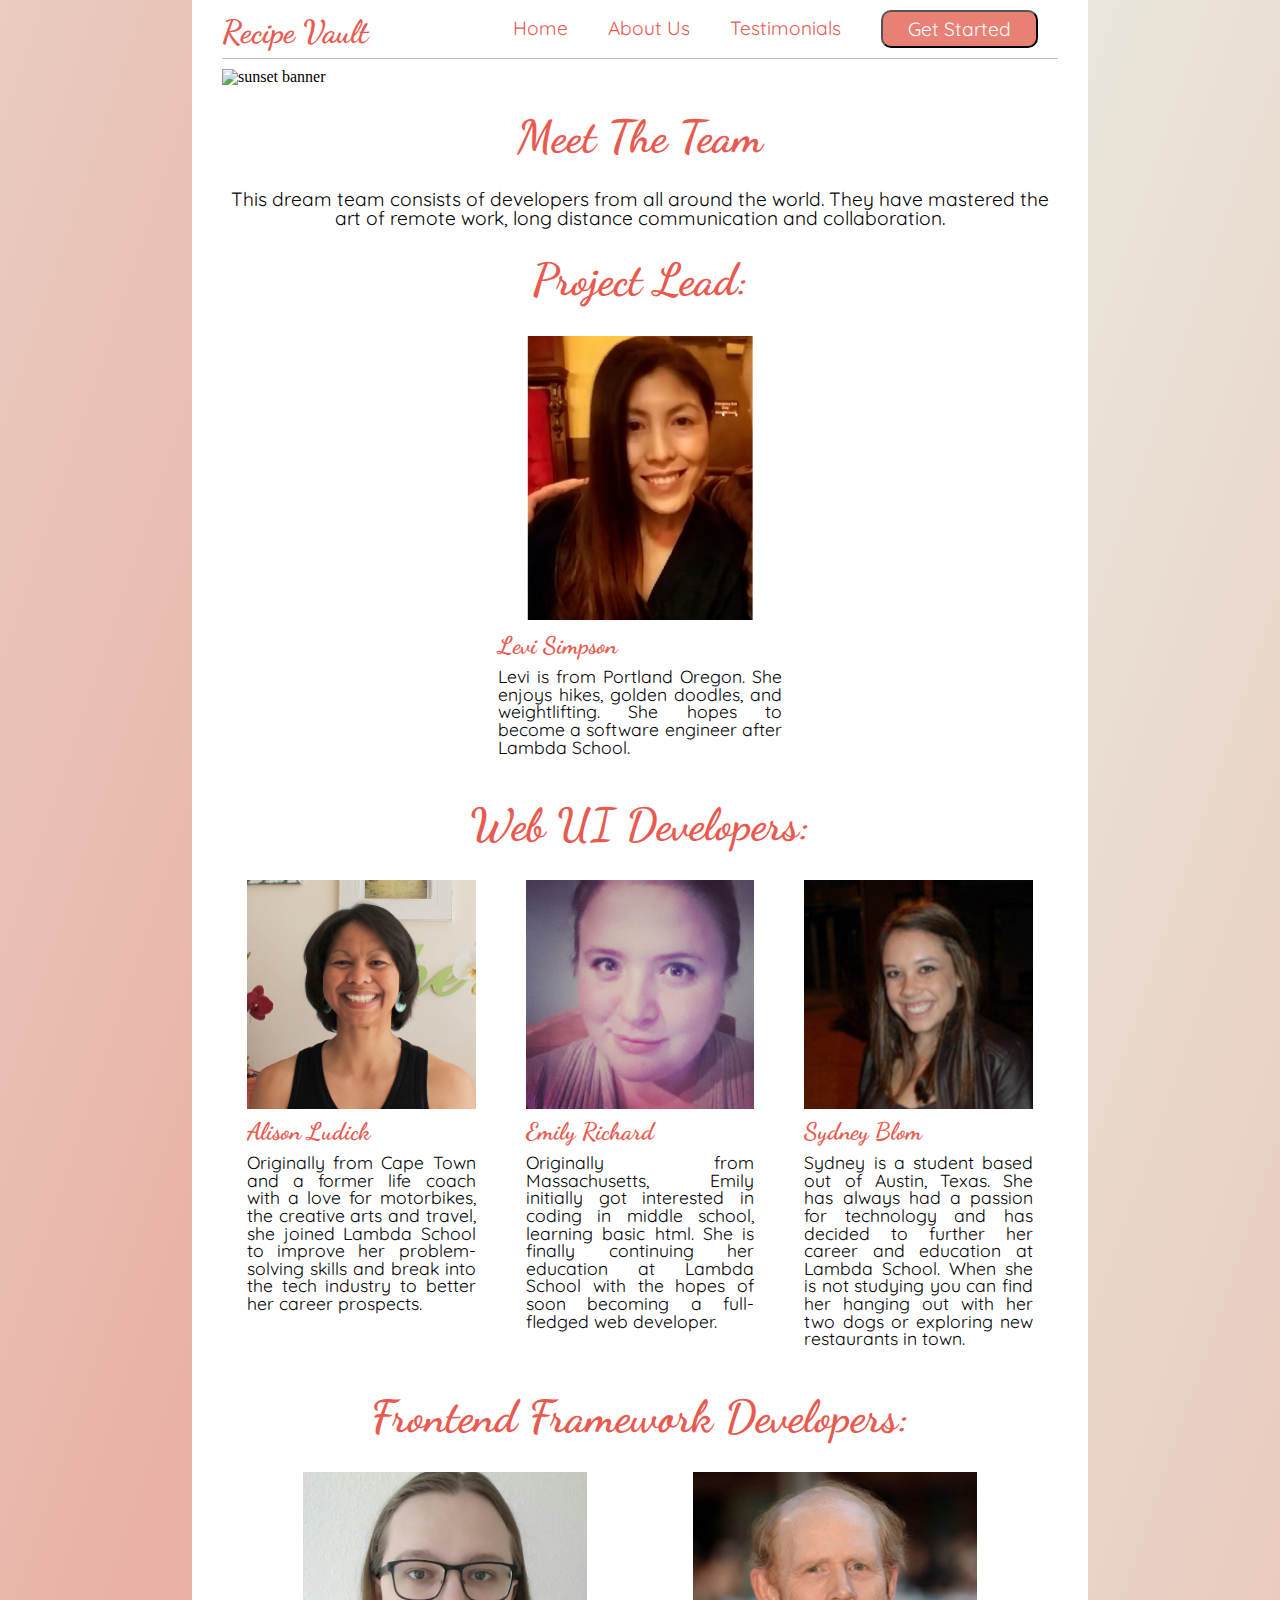
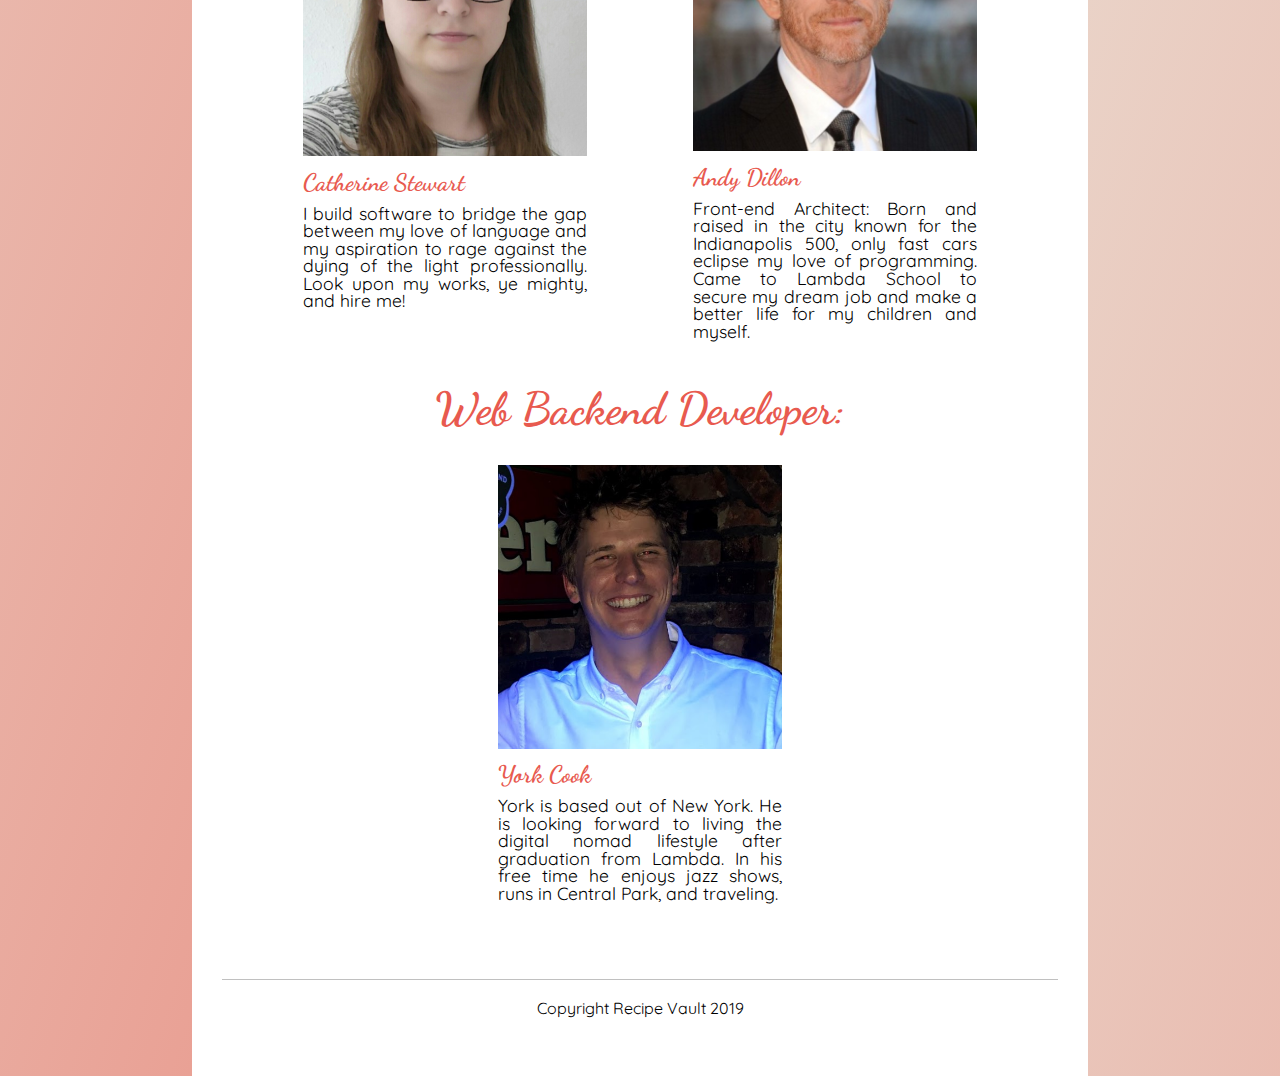
==== commit c177817e: "img updated on about page" ====
--- a/about.html
+++ b/about.html
@@ -20,7 +20,7 @@
             <a href="index.html">Home</a>
             <a href="about.html">About Us</a>
             <a href="testimonials.html">Testimonials</a>
-            <a href="https://github.com/Build-Week-SecretFamilyRecipes/landing-page.git" target="_blank"><button class="start-now">Get Started</button></a>
+            <a href="https://fe-recipe-vault.catherinestwrt.now.sh/login" target="_blank"><button class="start-now">Get Started</button></a>
         </div>
     </div>
 
@@ -73,7 +73,7 @@
         </div>
 
         <div class="team-info">
-            <img class="headshot" src="img/headshot4.jpg">
+            <img class="headshot" src="img/RonHoward.jpg">
             <h4>Andy Dillon</h4>
             <p>Front-end Architect: Born and raised in the city known for the Indianapolis 500, only fast cars eclipse my love of programming. Came to Lambda School to secure my dream job and make a better life for my children and myself.</p>
         </div>
